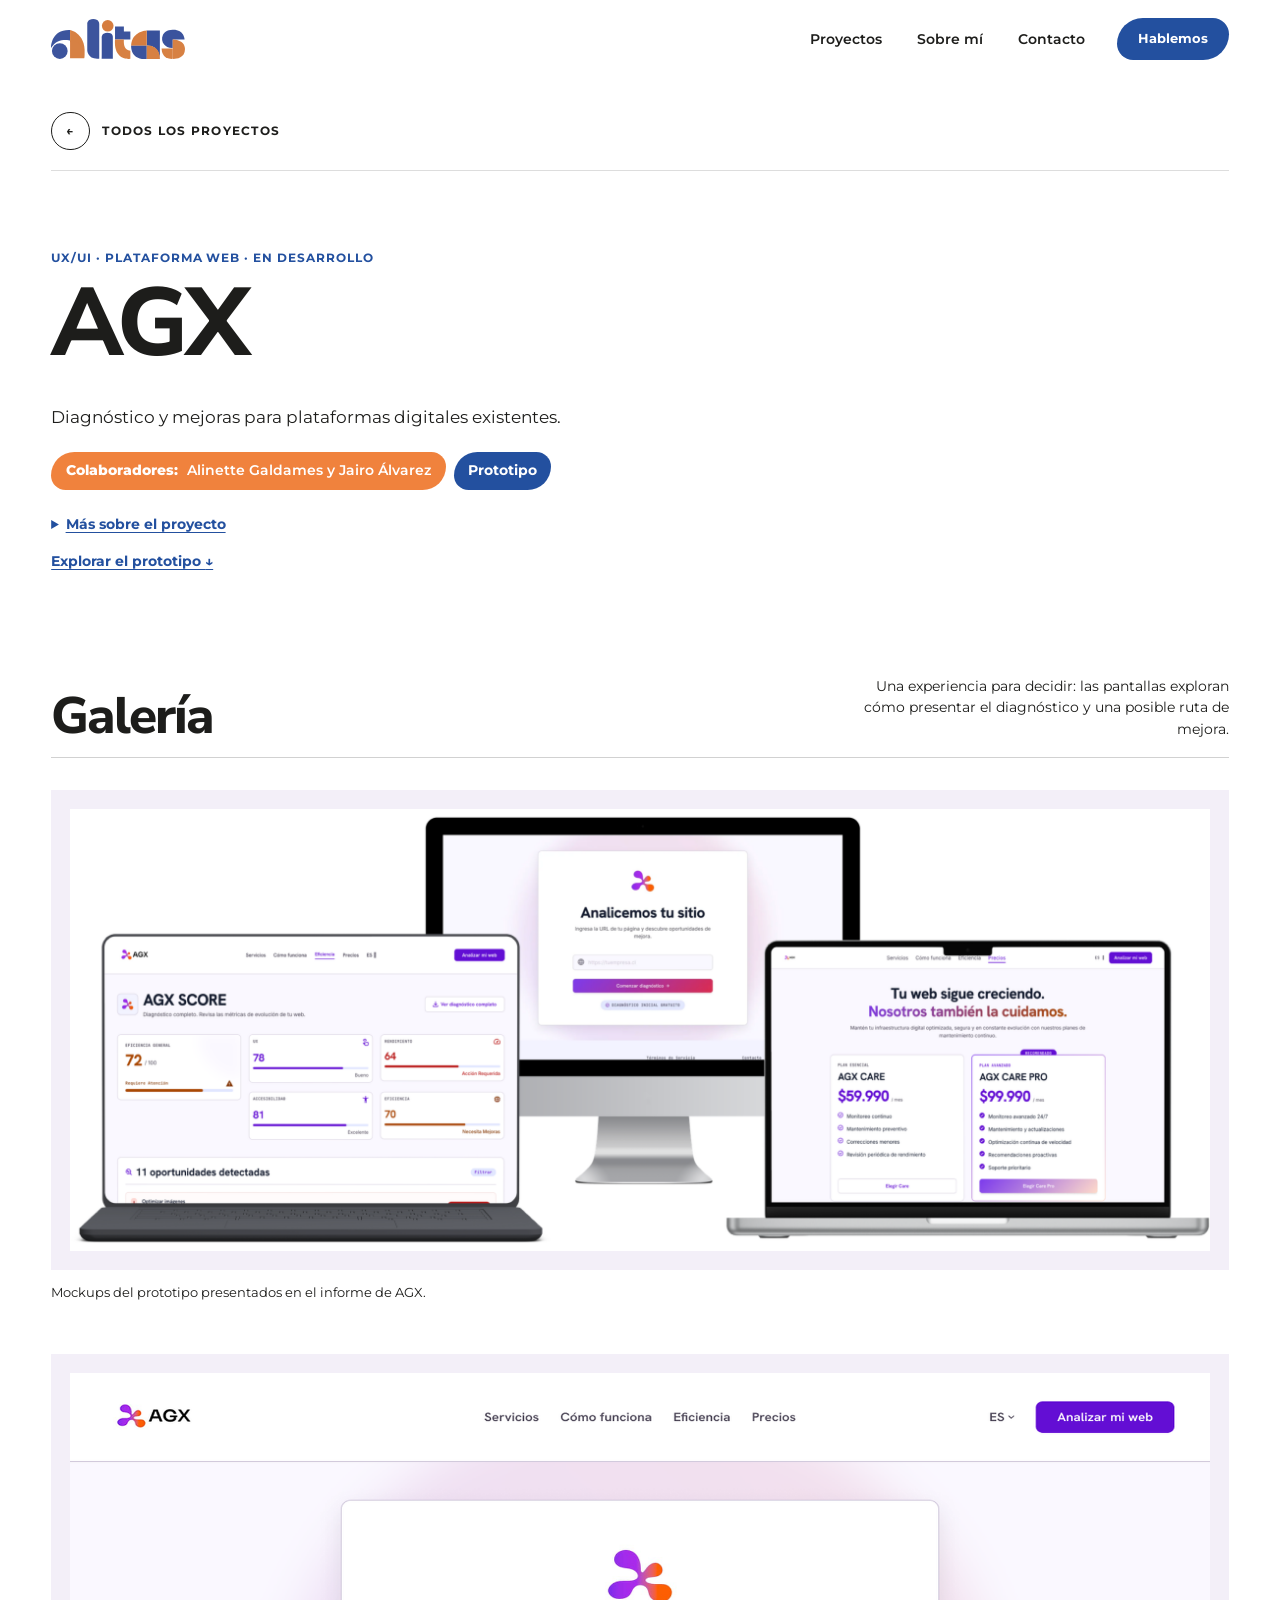
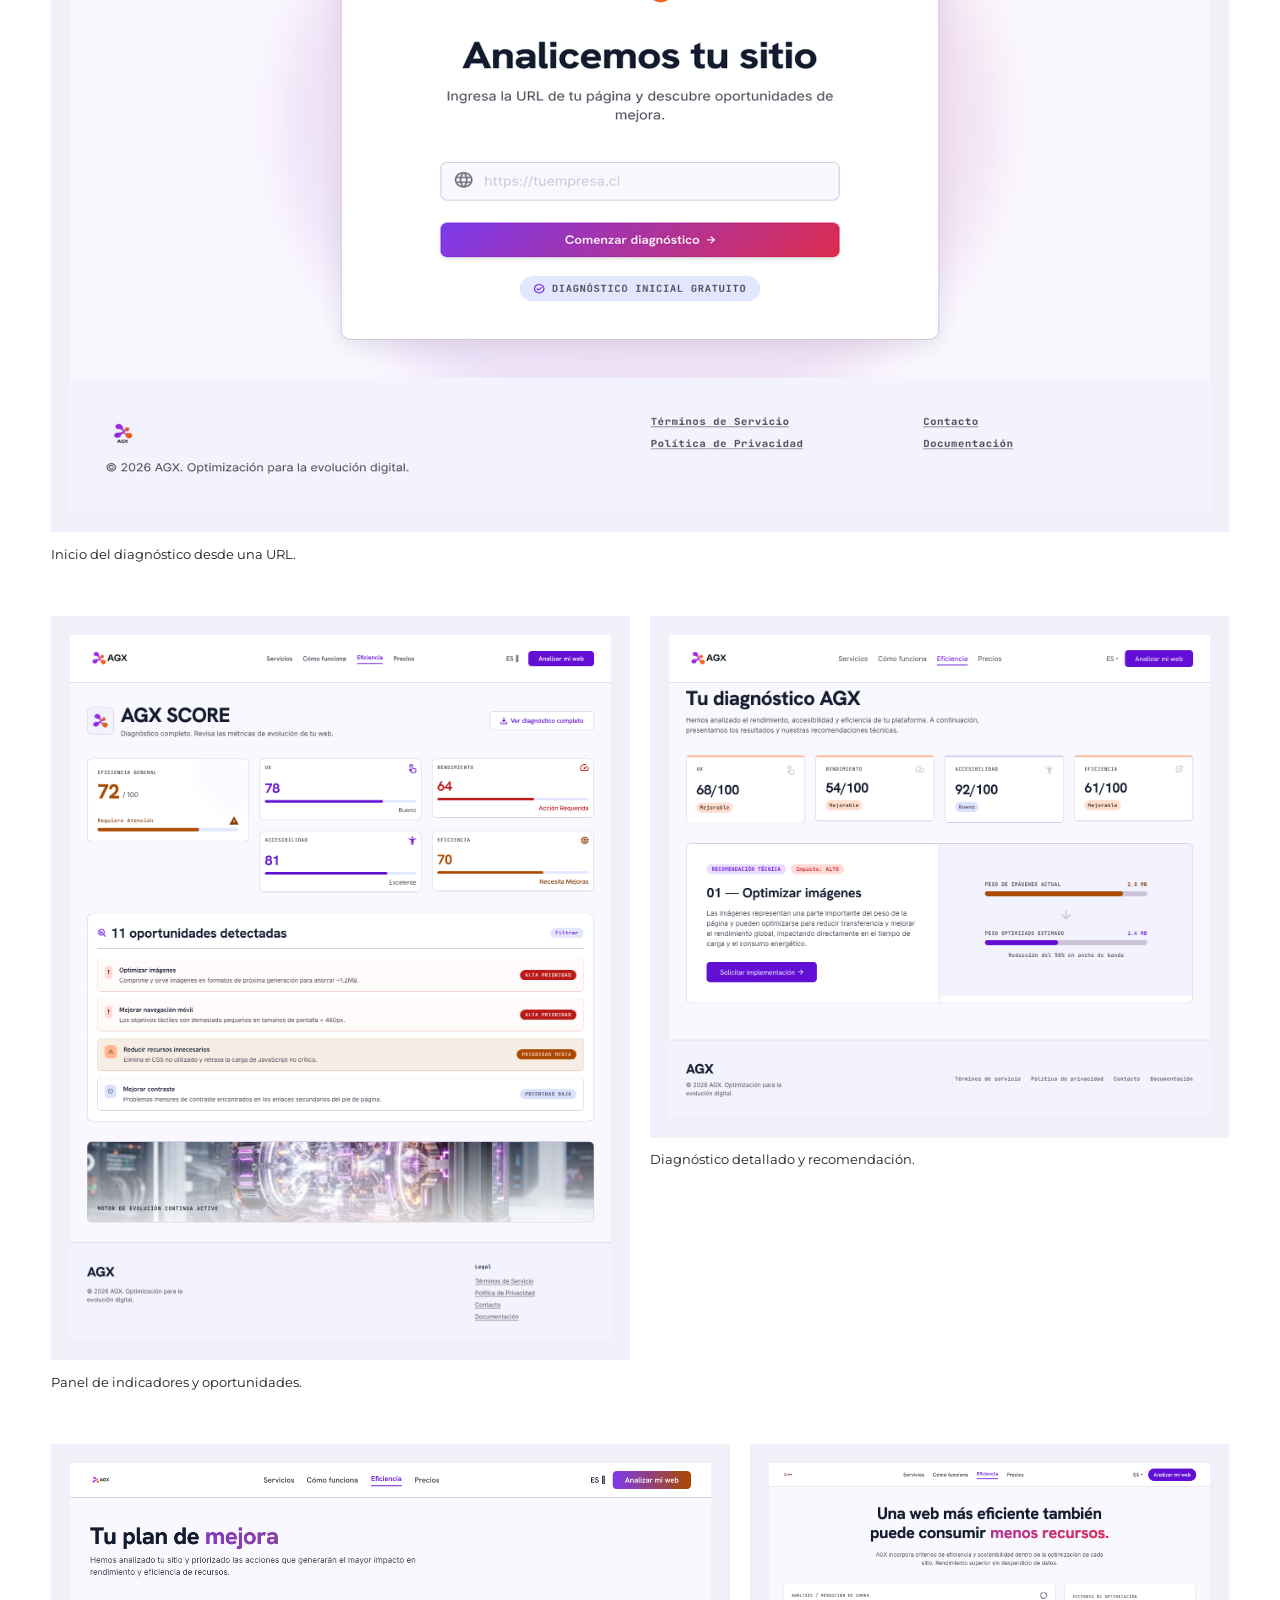
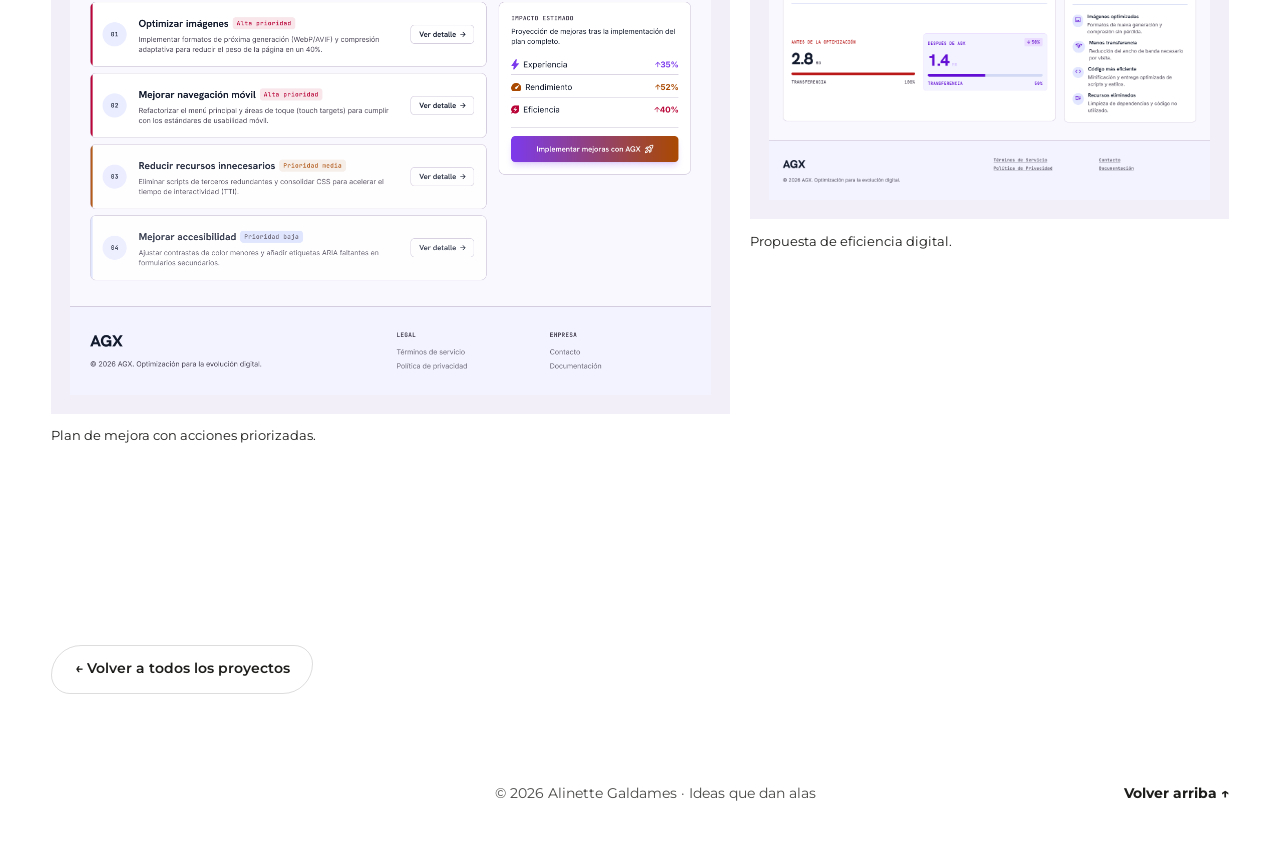
==== agx.html @ 4a24c563 "Actualiza proyectos y diseño editorial del portafolio Co-authored-by: Copilot <223556219+Copilot@use" ====
<!DOCTYPE html>
<html lang="es">
<head>
  <meta charset="UTF-8">
  <meta name="viewport" content="width=device-width, initial-scale=1.0">
  <title>AGX — ALITAS · Alinette Galdames</title>
  <meta name="description" content="AGX: propuesta de diagnóstico y evolución para plataformas digitales existentes, por Alinette Galdames y Jairo Álvarez.">
  <link rel="preconnect" href="https://fonts.googleapis.com">
  <link rel="preconnect" href="https://fonts.gstatic.com" crossorigin>
  <link href="https://fonts.googleapis.com/css2?family=Montserrat:wght@400;500;600;700;800;900&family=Nunito+Sans:ital,wght@0,300;0,400;0,600;0,700;0,800;0,900;1,400&display=swap" rel="stylesheet">
  <link rel="stylesheet" href="css/styles.css">
  <link rel="stylesheet" href="css/agx.css">
  <link rel="stylesheet" href="css/project-editorial.css">
  <script>document.documentElement.classList.add('js');</script>
</head>
<body class="case case--agx case-editorial project-template is-entering">
  <a class="skip-link" href="#contenido">Saltar al contenido</a>
  <header class="nav" id="nav">
    <div class="nav__inner">
      <a href="index.html" class="nav__logo" aria-label="ALITAS, ir a la portada"><img src="img/logo-alitas.svg" alt="" class="nav__logo-img"></a>
      <nav class="nav__links" aria-label="Principal">
        <a href="index.html#proyectos" class="nav__link"><span data-hover="Proyectos">Proyectos</span></a>
        <a href="index.html#sobre-mi" class="nav__link"><span data-hover="Sobre mí">Sobre mí</span></a>
        <a href="index.html#contacto" class="nav__link"><span data-hover="Contacto">Contacto</span></a>
      </nav>
      <a href="index.html#contacto" class="nav__cta">Hablemos</a>
      <button class="nav__toggle" aria-label="Abrir menú" aria-expanded="false" aria-controls="mobile-menu"><span></span><span></span></button>
    </div>
  </header>
  <div class="mobile-menu" id="mobile-menu" aria-hidden="true">
    <nav class="mobile-menu__links" aria-label="Menú móvil">
      <a href="index.html#proyectos">Proyectos</a>
      <a href="index.html#sobre-mi">Sobre mí</a>
      <a href="index.html#contacto">Contacto</a>
    </nav>
    <p class="mobile-menu__foot">Ideas que dan alas</p>
  </div>
  <main id="contenido">
    <section class="project-header" data-bg="white" aria-labelledby="agx-title">
      <div class="case-hero__top reveal-fade"><a href="index.html#proyectos" class="case-back"><span class="case-back__arrow" aria-hidden="true">←</span> Todos los proyectos</a></div>
      <div class="project-header__heading">
        <div><p class="project-header__meta">UX/UI · Plataforma web · En desarrollo</p><h1 id="agx-title">AGX</h1></div>
      </div>
      <p class="project-header__description">Diagnóstico y mejoras para plataformas digitales existentes.</p>
      <div class="project-header__tags">
        <p class="project-header__team"><strong>Colaboradores:</strong> Alinette Galdames y Jairo Álvarez</p>
        <p class="project-header__tag">Prototipo</p>
      </div>
      <details class="project-details">
        <summary>Más sobre el proyecto</summary>
        <div class="project-details__content">
          <p>Emprendimiento digital / En desarrollo · Prototipo</p>
          <p>AGX está en desarrollo. Las pantallas son propuestas de diseño: las métricas, resultados, precios y acciones que aparecen en los mockups son ilustrativos y no demuestran un servicio operativo.</p>
          <p>Fuente: informe AGX y pantallas del prototipo.</p>
          <p>Tu plataforma no siempre necesita empezar de cero.</p>
          <p>AGX propone transformar información técnica en una ruta clara para mejorar experiencias digitales existentes.</p>
          <h2 id="agx-about-title">Entender para evolucionar.</h2>
          <p>Una propuesta de diagnóstico para empresas que ya cuentan con una web, e-commerce o plataforma digital.</p>
          <h3>El problema</h3>
          <p>Una plataforma puede seguir funcionando y, aun así, presentar dificultades de rendimiento, experiencia o accesibilidad. Los datos técnicos dispersos no siempre ayudan a decidir qué mejorar primero.</p>
          <h3>La oportunidad</h3>
          <p>Reunir distintas dimensiones en una experiencia comprensible y proponer mejoras priorizadas permite valorar lo que ya funciona antes de considerar una reconstrucción completa.</p>
          <h2 id="agx-audience-title">Para quienes hacen crecer lo digital.</h2>
          <p>La propuesta está dirigida a personas y equipos que necesitan comprender y mejorar plataformas existentes.</p>
          <ul><li>PYMES y empresas con presencia digital.</li><li>Negocios con sitios web o e-commerce que necesitan optimizar su funcionamiento.</li><li>Equipos de diseño, marketing y tecnología.</li><li>Profesionales que gestionan plataformas digitales existentes.</li></ul>
          <h2 id="agx-value-title">De datos a decisiones.</h2>
          <p>AGX busca conectar diagnóstico, interpretación y priorización para facilitar una evolución progresiva.</p>
          <h3>Una mirada integrada</h3><p>Considerar rendimiento, UX, accesibilidad y eficiencia digital en una misma propuesta.</p>
          <h3>Prioridades claras</h3><p>Traducir los hallazgos en recomendaciones ordenadas según su impacto y urgencia.</p>
          <h3>Mejorar lo existente</h3><p>Identificar oportunidades de optimización sin asumir que hay que partir desde cero.</p>
          <h2>Una idea en evolución.</h2>
          <p>El siguiente paso planteado en el informe es validar el prototipo con empresas y conocer qué partes de la propuesta aportan mayor valor.</p>
        </div>
      </details>
      <a class="project-header__link" href="#agx-prototipo">Explorar el prototipo <span aria-hidden="true">↓</span></a>
    </section>

    <section class="project-gallery" id="agx-prototipo" data-bg="white" aria-labelledby="agx-prototype-title">
      <header class="project-gallery__head"><h2 id="agx-prototype-title">Galería</h2><p>Una experiencia para decidir: las pantallas exploran cómo presentar el diagnóstico y una posible ruta de mejora.</p></header>
      <div class="gallery">
        <figure class="g-12">
          <div class="agx-image"><img src="img/agx/mockups-informe.png" alt="Mockups del prototipo AGX: diagnóstico, panel de resultados y propuesta de planes" width="2320" height="900" fetchpriority="high"></div>
          <figcaption class="caption"><span class="caption__dot" aria-hidden="true"></span> Mockups del prototipo presentados en el informe de AGX.</figcaption>
        </figure>
        <figure class="g-12">
          <div class="agx-image"><img src="img/agx/diagnostico-inicial.png" alt="Propuesta de pantalla de AGX para ingresar la URL de un sitio" width="2000" height="1299" loading="lazy" decoding="async"></div>
          <figcaption class="caption"><span class="caption__dot" aria-hidden="true"></span> Inicio del diagnóstico desde una URL.</figcaption>
        </figure>
        <figure class="g-6">
          <div class="agx-image"><img src="img/agx/panel-diagnostico.png" alt="Propuesta de panel AGX Score con indicadores de ejemplo y oportunidades de mejora" width="1280" height="1673" loading="lazy" decoding="async"></div>
          <figcaption class="caption"><span class="caption__dot" aria-hidden="true"></span> Panel de indicadores y oportunidades.</figcaption>
        </figure>
        <figure class="g-6 g-push">
          <div class="agx-image"><img src="img/agx/diagnostico-detallado.png" alt="Propuesta de diagnóstico detallado con indicadores y una recomendación de ejemplo" width="1280" height="1145" loading="lazy" decoding="async"></div>
          <figcaption class="caption"><span class="caption__dot" aria-hidden="true"></span> Diagnóstico detallado y recomendación.</figcaption>
        </figure>
        <figure class="g-7">
          <div class="agx-image"><img src="img/agx/plan-mejora.png" alt="Propuesta de plan de mejora con acciones ordenadas por prioridad y cifras de ejemplo" width="1280" height="1062" loading="lazy" decoding="async"></div>
          <figcaption class="caption"><span class="caption__dot" aria-hidden="true"></span> Plan de mejora con acciones priorizadas.</figcaption>
        </figure>
        <figure class="g-5 g-push">
          <div class="agx-image"><img src="img/agx/eficiencia-digital.png" alt="Propuesta de pantalla sobre eficiencia digital con una comparación ilustrativa del uso de recursos" width="1280" height="977" loading="lazy" decoding="async"></div>
          <figcaption class="caption"><span class="caption__dot" aria-hidden="true"></span> Propuesta de eficiencia digital.</figcaption>
        </figure>
      </div>
    </section>

    <section class="case-next case-next--return" data-bg="blue">
      <a href="index.html#proyectos" class="case-next__home">← Volver a todos los proyectos</a>
      <footer class="footer">
        <img src="img/logo-alitas.svg" alt="ALITAS" class="footer__logo-img">
        <p>© <span class="js-year">2026</span> Alinette Galdames · Ideas que dan alas</p>
        <a href="#contenido" class="footer__top">Volver arriba ↑</a>
      </footer>
    </section>
  </main>
  <script src="js/main.js"></script>
</body>
</html>
---- css/styles.css ----
/* ==========================================================================
   ALITAS · Portafolio de Alinette Galdames
   --------------------------------------------------------------------------
   ÍNDICE
   01. Variables (colores, tipografías, medidas)  ← lo más fácil de modificar
   02. Base y reset
   03. Utilidades: logo, isotipo e imágenes temporales
   04. Animaciones de aparición (reveal)
   05. Intro (cortina de entrada)
   06. Navegación + menú móvil
   07. Hero / portada
   08. Franja en movimiento (marquee)
   09. Frase declaración
   10. Proyectos
   11. Sobre mí
   12. Contacto + footer
   13. Responsive (tablet y celular)
   14. Movimiento reducido (accesibilidad)
   ========================================================================== */


/* ==========================================================================
   01. VARIABLES
   ✏️ Cambia aquí los colores, tipografías y espacios de toda la web.
   ========================================================================== */
:root {
  /* Paleta ALITAS */
  --azul:    #23509F;
  --naranjo: #F0823D;
  --naranjo-contraste: #B74F18;
  --beige:   #F7E4D3;
  --negro:   #1D1D1B;
  --blanco:  #FFFFFF;

  /* Tipografías */
  --font-title: "Nunito Sans", system-ui, sans-serif;  /* titulares */
  --font-body:  "Montserrat", system-ui, sans-serif;   /* textos */
  --radius-organic: 2rem 1.25rem 2rem 1.25rem;

  /* Márgenes laterales de la página (se adaptan al ancho de pantalla) */
  --gutter: clamp(1.25rem, 4vw, 3.5rem);

  /* Espacio vertical entre secciones */
  --section-space: clamp(6rem, 14vw, 13rem);

  /* Curva de animación: rápida al inicio, suave al final (sensación "elegante") */
  --ease-out: cubic-bezier(0.16, 1, 0.3, 1);
  --ease-in-out: cubic-bezier(0.65, 0, 0.35, 1);

  /* Colores "activos": cambian según la sección (ver bloque de temas abajo) */
  --bg: var(--blanco);
  --fg: var(--negro);
  --accent: var(--azul);
  --line-color: rgba(29, 29, 27, 0.15);
}

/* TEMAS POR SECCIÓN
   Cada <section data-bg="..."> le dice al JavaScript qué tema poner en <body>.
   El fondo cambia con una transición suave al hacer scroll. */
body[data-theme="white"] { --bg: var(--blanco); --fg: var(--negro);  --accent: var(--azul);    --line-color: rgba(29,29,27,.15); }
body[data-theme="beige"] { --bg: var(--beige);  --fg: var(--negro);  --accent: var(--azul);    --line-color: rgba(29,29,27,.18); }
body[data-theme="blue"]  { --bg: var(--azul);   --fg: var(--blanco); --accent: var(--naranjo); --line-color: rgba(255,255,255,.25); }
body[data-theme="black"] { --bg: var(--negro);  --fg: var(--beige);  --accent: var(--naranjo); --line-color: rgba(247,228,211,.2); }
body.case--cinefilo:not([data-theme]) { --bg: var(--negro); --fg: var(--beige); --accent: var(--naranjo); --line-color: rgba(247,228,211,.2); }


/* ==========================================================================
   02. BASE Y RESET
   ========================================================================== */
*,
*::before,
*::after { box-sizing: border-box; margin: 0; padding: 0; }

html { scroll-behavior: smooth; -webkit-text-size-adjust: 100%; }

body {
  font-family: var(--font-body);
  font-size: clamp(1rem, 0.95rem + 0.25vw, 1.15rem);
  line-height: 1.6;
  color: var(--fg);
  background-color: var(--bg);
  /* Esta transición es la que hace el cambio suave de color entre secciones */
  transition: background-color 0.9s var(--ease-in-out), color 0.9s var(--ease-in-out);
  -webkit-font-smoothing: antialiased;
  overflow-x: hidden;
}

/* Mientras carga la intro, no se puede hacer scroll */
body.is-loading { overflow: hidden; }

img { display: block; max-width: 100%; }
a { color: inherit; text-decoration: none; }
ul { list-style: none; }
button { font: inherit; color: inherit; background: none; border: 0; cursor: pointer; }

h1, h2, h3 {
  font-family: var(--font-title);
  font-weight: 800;
  line-height: 0.95;
  letter-spacing: -0.04em;
}

em { font-style: italic; font-weight: 500; }

::selection { background: var(--naranjo); color: var(--negro); }

:focus-visible { outline: 2px solid var(--naranjo); outline-offset: 4px; }

.skip-link {
  position: fixed; top: 1rem; left: 1rem; z-index: 200;
  padding: .6rem 1rem; background: var(--negro); color: var(--blanco);
  transform: translateY(-200%); transition: transform .3s;
}
.skip-link:focus { transform: none; }

/* Etiquetas pequeñas tipo "( Sobre mí )" */
.statement__label,
.about__label,
.contact__label {
  font-family: var(--font-title);
  font-size: 0.8rem;
  font-weight: 600;
  letter-spacing: 0.12em;
  text-transform: uppercase;
}


/* ==========================================================================
   03. UTILIDADES: LOGO, ISOTIPO E IMÁGENES TEMPORALES
   ========================================================================== */

/* --- Espacio temporal del LOGO (bórralo cuando pongas tu archivo) --- */
.logo-slot {
  display: inline-flex; align-items: center; justify-content: center;
  height: 2.4rem; padding: 0 1rem;
  border: 1.5px dashed currentColor; border-radius: 999px;
  font-family: var(--font-title); font-size: .72rem; font-weight: 700;
  letter-spacing: .1em; text-transform: uppercase;
  opacity: .8;
}
/* Logo de navegación */
.nav__logo-img {
  display: block; width: auto; height: 2.5rem;
  max-width: min(34vw, 11rem);
}
body[data-theme="blue"] .nav__logo-img,
body[data-theme="black"] .nav__logo-img,
body[data-theme="orange"] .nav__logo-img,
body.case--cinefilo:not([data-theme]) .nav__logo-img,
.menu-open .nav__logo-img { filter: brightness(0) invert(1); }

.footer__logo-img { display: block; width: min(8.5rem, 40vw); height: auto; }
.contact .footer__logo-img,
.case-next .footer__logo-img { filter: brightness(0) invert(1); }

/* --- Espacio temporal del ISOTIPO --- */
.iso-slot {
  display: inline-flex; align-items: center; justify-content: center;
  width: 4.5rem; aspect-ratio: 1;
  border: 1.5px dashed currentColor; border-radius: 50%;
  font-family: var(--font-title); font-size: .6rem; font-weight: 700;
  letter-spacing: .08em; text-transform: uppercase;
}
.iso-img { width: 4.5rem; height: auto; }

/* Animación del isotipo: flota suavemente, como un ala planeando */
.iso-slot--float,
.hero__claim .iso-img {
  color: var(--azul);
  animation: float 6s var(--ease-in-out) infinite;
}
@keyframes float {
  0%, 100% { transform: translateY(0) rotate(-4deg); }
  50%      { transform: translateY(-12px) rotate(4deg); }
}

/* --- IMÁGENES TEMPORALES (.ph = placeholder)
   Son composiciones hechas solo con CSS para que la web se vea bien
   antes de tener fotos. Cuando tengas tu imagen, borra el <div class="ph">
   y pon un <img> dentro del <figure>: se ajustará solo. --- */
.ph {
  position: absolute; inset: 0;
  overflow: hidden;
}
.ph__label {
  position: absolute; left: 1rem; bottom: 1rem; z-index: 2;
  font-family: var(--font-title); font-size: .65rem; font-weight: 700;
  letter-spacing: .12em; text-transform: uppercase;
  padding: .35rem .7rem; border-radius: 999px;
  background: rgba(255,255,255,.85); color: var(--negro);
}

/* Hero: sol naranjo + arco beige sobre azul */
.ph--hero { background: var(--azul); }
.ph__shape { position: absolute; border-radius: 50%; }
.ph__shape--sun {
  width: 46%; aspect-ratio: 1; top: 14%; right: 12%;
  background: var(--naranjo);
  animation: sun 9s var(--ease-in-out) infinite;
}
.ph__shape--arc {
  width: 130%; aspect-ratio: 1; left: -15%; top: 58%;
  background: var(--beige);
}
@keyframes sun { 50% { transform: translateY(-8%); } }

/* Cinéfilo: interfaz web abstracta sobre negro */
.ph--cinefilo {
  background: var(--negro);
  display: grid; grid-template-columns: repeat(3, 1fr); gap: 4%;
  align-content: center; padding: 10% 8%;
}
.ph__ui { border-radius: 10px; }
.ph__ui--bar {
  grid-column: 1 / -1; height: 0; padding-bottom: 6%;
  background: rgba(247,228,211,.15);
}
.ph__ui--card { aspect-ratio: 2 / 3; background: var(--azul); position: relative; }
.ph__ui--card:nth-child(3) { background: var(--naranjo); transform: translateY(-8%); }
.ph__ui--card:nth-child(4) { background: var(--beige); }
.ph__ui--card::after { /* "estrellas" de reseña */
  content: "★★★★☆"; position: absolute; left: 8%; bottom: 6%;
  font-size: clamp(.5rem, 1vw, .9rem); color: var(--negro); opacity: .7;
}
.ph__ui--card:nth-child(2)::after { color: var(--beige); }

/* Lafken (mar): olas beige y caja naranja sobre azul */
.ph--lafken { background: var(--azul); }
.ph__wave {
  position: absolute; left: -20%; right: -20%; height: 40%; bottom: -12%;
  background: var(--beige); border-radius: 50% 50% 0 0;
}
.ph__wave--2 { bottom: -22%; background: var(--blanco); opacity: .9; left: -40%; }
.ph__box {
  position: absolute; width: 38%; aspect-ratio: 3 / 4.4; left: 31%; top: 22%;
  background: var(--naranjo); border-radius: 6px;
  box-shadow: 18px 18px 0 rgba(29,29,27,.25);
}

/* Chancho en Piedra: vinilo negro saliendo de su funda */
.ph--vinilo { background: var(--naranjo); }
.ph__record {
  position: absolute; width: 62%; aspect-ratio: 1; top: 19%; left: 30%;
  border-radius: 50%;
  background:
    radial-gradient(circle, var(--beige) 0 12%, var(--negro) 12.5% 14%, transparent 14.5%),
    repeating-radial-gradient(circle, #2a2a28 0 2px, var(--negro) 2px 5px);
  animation: spin 14s linear infinite;
}
.ph__sleeve {
  position: absolute; width: 58%; aspect-ratio: 1; top: 21%; left: 10%;
  background: var(--beige);
  box-shadow: 10px 10px 0 rgba(29,29,27,.15);
}
@keyframes spin { to { transform: rotate(360deg); } }

/* Retrato: degradado cálido */
.ph--portrait {
  background:
    radial-gradient(circle at 50% 38%, var(--beige) 0 18%, transparent 18.5%),
    radial-gradient(ellipse at 50% 100%, var(--beige) 0 38%, transparent 38.5%),
    var(--naranjo);
}


/* ==========================================================================
   04. ANIMACIONES DE APARICIÓN (REVEAL)
   El JavaScript agrega la clase "is-visible" cuando el elemento entra en
   pantalla. Solo se esconden si JS está activo (clase .js en <html>).
   ✏️ Para cambiar la velocidad, modifica los segundos de "transition".
   ========================================================================== */

/* A) Titulares línea por línea: cada línea sube desde una "máscara" */
.line {
  display: block; overflow: hidden;
  padding: .2em 0; margin: -.2em 0;
}
.line > span { display: inline-block; }

.js .line > span {
  transform: translateY(110%);
  transition: transform 1.2s var(--ease-out);
  transition-delay: calc(var(--i, 0) * 0.09s); /* --i lo pone el JS: 0, 1, 2... */
}
.js .is-visible .line > span { transform: translateY(0); }

/* B) Texto que sube con opacidad */
.js .reveal-up {
  opacity: 0; transform: translateY(40px);
  transition: opacity 1s var(--ease-out), transform 1.2s var(--ease-out);
  transition-delay: var(--delay, 0s);
}
.js .reveal-up.is-visible { opacity: 1; transform: none; }

/* C) Aparición solo con opacidad */
.js .reveal-fade {
  opacity: 0;
  transition: opacity 1.2s var(--ease-out);
  transition-delay: var(--delay, 0s);
}
.js .reveal-fade.is-visible { opacity: 1; }

/* D) Imágenes que se revelan con un barrido de abajo hacia arriba
      mientras la imagen interior se "acerca" un poco */
/*    (el recorte se aplica a la imagen interior y no al <figure>, para que
      el JavaScript pueda detectar el <figure> cuando entra en pantalla) */
.reveal-img { position: relative; overflow: hidden; }
.js .reveal-img > * {
  clip-path: inset(100% 0 0 0);
  transform: scale(1.25);
  transition: clip-path 1.4s var(--ease-out), transform 1.8s var(--ease-out);
}
.js .reveal-img.is-visible > * { clip-path: inset(0 0 0 0); transform: scale(1); }


/* ==========================================================================
   05. INTRO (cortina de entrada)
   ✏️ Si no quieres intro, borra el <div class="intro"> del HTML.
   ========================================================================== */
.intro { display: none; }
.js .intro {
  position: fixed; inset: 0; z-index: 300;
  display: grid; place-items: center;
  padding: 2rem var(--gutter);
  background: var(--beige); color: var(--azul);
  transition: transform 1.1s var(--ease-in-out);
}
.intro__word {
  display: block; max-width: 100%; text-align: center;
  font-family: var(--font-title); font-weight: 800;
  font-size: clamp(2rem, 8vw, 8rem); line-height: 1;
  letter-spacing: -0.05em;
  animation: introWord 0.9s var(--ease-out) both, introColor .65s ease-in-out infinite alternate;
}
@keyframes introWord {
  from { opacity: 0; transform: translateY(30px); filter: blur(6px); }
  to   { opacity: 1; transform: none; filter: none; }
}
@keyframes introColor {
  to { color: var(--naranjo); }
}
/* Cuando termina, la cortina sube y desaparece */
.intro.is-done { transform: translateY(-100%); }


/* ==========================================================================
   06. NAVEGACIÓN + MENÚ MÓVIL
   ========================================================================== */
.nav {
  position: fixed; top: 0; left: 0; right: 0; z-index: 100;
  padding: 1.1rem var(--gutter);
  transition: transform .6s var(--ease-out), background-color .6s, color .9s;
}
/* Al bajar se esconde; al subir vuelve a aparecer (lo controla el JS) */
.nav.is-hidden { transform: translateY(-110%); }
/* Fondo con desenfoque cuando ya hiciste scroll */
.nav.is-scrolled {
  background: color-mix(in srgb, var(--bg) 82%, transparent);
  backdrop-filter: blur(14px); -webkit-backdrop-filter: blur(14px);
}

.nav__inner { display: flex; align-items: center; gap: 2rem; }
.nav__logo { margin-right: auto; display: flex; align-items: center; }

.nav__links { display: flex; gap: 2.2rem; }

/* Efecto hover: el texto "rueda" hacia arriba y aparece otra copia */
.nav__link {
  font-family: var(--font-title); font-size: .85rem; font-weight: 600;
  overflow: hidden; display: inline-block; line-height: 1.4;
}
.nav__link span { display: inline-block; position: relative; transition: transform .5s var(--ease-out); }
.nav__link span::after {
  content: attr(data-hover);
  position: absolute; left: 0; top: 100%;
  color: var(--azul);
}
body[data-theme="blue"] .nav__link span::after { color: var(--naranjo); }
body[data-theme="black"] .nav__link span::after { color: #c3d6ff; }
.nav__link:hover span,
.nav__link:focus-visible span { transform: translateY(-100%); }

.nav__cta {
  font-family: var(--font-title); font-size: .8rem; font-weight: 700;
  padding: .7rem 1.3rem; border-radius: var(--radius-organic);
  background: var(--azul); color: var(--blanco);
  transition: background-color .4s, color .4s, transform .4s var(--ease-out);
}
.nav__cta { border: 0; cursor: pointer; }
body[data-theme="blue"] .nav__cta { background: var(--blanco); color: var(--azul); }
.nav__cta:hover,
.nav__cta:focus-visible { background: var(--azul); color: var(--blanco); transform: translateY(-2px); }
body[data-theme="blue"] .nav__cta:hover,
body[data-theme="blue"] .nav__cta:focus-visible { background: var(--naranjo-contraste); color: var(--blanco); }

/* Botón hamburguesa (2 líneas que se convierten en X) */
.nav__toggle {
  display: none; width: 2.75rem; height: 2.75rem; position: relative;
  border-radius: 50%; border: 0;
  transition: background-color .25s, color .25s;
}
.nav__toggle:hover,
.nav__toggle:focus-visible { background: var(--azul); color: var(--blanco); }
body[data-theme="blue"]:not(.menu-open) .nav__toggle:hover,
body[data-theme="blue"]:not(.menu-open) .nav__toggle:focus-visible { background: var(--naranjo-contraste); color: var(--blanco); }
.nav__toggle span {
  position: absolute; left: 25%; right: 25%; height: 1.5px; background: currentColor;
  transition: transform .35s var(--ease-out), top .35s var(--ease-out);
}
.nav__toggle span:first-child { top: 42%; }
.nav__toggle span:last-child  { top: 58%; }
.menu-open .nav__toggle span:first-child { top: 50%; transform: rotate(45deg); }
.menu-open .nav__toggle span:last-child  { top: 50%; transform: rotate(-45deg); }
.menu-open .nav__toggle:hover,
.menu-open .nav__toggle:focus-visible { background: var(--blanco); color: var(--azul); }

/* Menú móvil a pantalla completa: baja como una cortina */
.mobile-menu {
  position: fixed; inset: 0; z-index: 90;
  border: 1px solid transparent;
  background:
    linear-gradient(var(--azul), var(--azul)) padding-box,
    linear-gradient(135deg, var(--naranjo), rgba(247, 228, 211, .5) 48%, var(--naranjo)) border-box;
  color: var(--blanco);
  display: flex; flex-direction: column; justify-content: center;
  padding: clamp(7rem, 16vh, 10rem) var(--gutter) max(2rem, env(safe-area-inset-bottom));
  overflow-x: hidden; overflow-y: auto; overscroll-behavior: contain;
  clip-path: inset(0 0 100% 0);
  transition: clip-path .8s var(--ease-in-out);
  visibility: hidden;
}
.mobile-menu::before {
  content: ""; position: absolute; z-index: 0; pointer-events: none;
  width: clamp(18rem, 55vw, 42rem); aspect-ratio: 1;
  top: 50%; right: clamp(-18rem, -22vw, -8rem); transform: translateY(-50%);
  border: 1px solid rgba(255, 255, 255, .18); border-radius: 50%;
  box-shadow:
    0 0 0 2rem rgba(240, 130, 61, .035),
    0 0 0 5rem rgba(255, 255, 255, .035),
    0 0 0 8rem rgba(240, 130, 61, .025);
}
.menu-open .mobile-menu { clip-path: inset(0 0 0 0); visibility: visible; }
.menu-open .nav { color: var(--blanco); background: transparent; backdrop-filter: none; }
.menu-open .nav__cta { display: none; }

.mobile-menu__links,
.mobile-menu__contact,
.mobile-menu__foot { position: relative; z-index: 1; }
.mobile-menu__links { display: grid; gap: .25rem; }
.mobile-menu__links a {
  display: flex; align-items: center; gap: .8rem;
  font-family: var(--font-title); font-weight: 800;
  font-size: clamp(2.8rem, 13vw, 5rem); letter-spacing: -0.04em; line-height: 1.15;
  opacity: 0; transform: translate3d(0, 1rem, 0);
  transition: opacity .45s, transform .55s var(--ease-out), color .3s;
}
.mobile-menu__links a::after {
  content: ""; flex: 0 0 .28em; width: .28em; aspect-ratio: 1;
  border-radius: 50%; background: var(--naranjo);
  opacity: 0; transform: scale(.45);
  transition: opacity .3s, transform .35s var(--ease-out);
}
.mobile-menu__links a:hover,
.mobile-menu__links a:focus-visible,
.mobile-menu__links a:active { color: var(--naranjo); transform: translate3d(.35rem, 0, 0); }
.mobile-menu__links a:hover::after,
.mobile-menu__links a:focus-visible::after,
.mobile-menu__links a:active::after {
  opacity: 1; transform: scale(1);
}
.menu-open .mobile-menu__links a { opacity: 1; transform: none; }
/* Cada enlace aparece un poquito después del anterior */
.menu-open .mobile-menu__links a:nth-child(1) { transition-delay: .25s; }
.menu-open .mobile-menu__links a:nth-child(2) { transition-delay: .32s; }
.menu-open .mobile-menu__links a:nth-child(3) { transition-delay: .39s; }
.menu-open .mobile-menu__links a:hover,
.menu-open .mobile-menu__links a:focus-visible,
.menu-open .mobile-menu__links a:active { transform: translate3d(.35rem, 0, 0); }

.mobile-menu__contact {
  display: inline-flex; align-items: center; gap: .7rem;
  align-self: flex-start; margin-top: clamp(1.5rem, 5vh, 3rem);
  padding: .8rem 1.2rem; border: 1px solid rgba(247, 228, 211, .55); border-radius: var(--radius-organic);
  color: var(--blanco); font-family: var(--font-title); font-size: .9rem; font-weight: 700;
  transition: background-color .25s, color .25s, border-color .25s;
}
.mobile-menu__contact:hover,
.mobile-menu__contact:focus-visible,
.mobile-menu__contact:active { background: var(--naranjo-contraste); border-color: var(--naranjo-contraste); color: var(--blanco); }

.mobile-menu__foot {
  margin-top: auto; padding-top: 2rem; font-family: var(--font-title); font-weight: 600;
  font-size: .8rem; letter-spacing: .12em; text-transform: uppercase; color: var(--beige);
}

/* Ventana de contacto */
.contact-modal {
  width: min(42rem, calc(100vw - 2rem));
  max-width: none; max-height: min(92svh, 54rem);
  margin: auto; padding: 0; overflow: auto;
  border: 1px solid rgba(29, 29, 27, .12); border-radius: 1rem;
  background: var(--blanco); color: var(--negro);
  box-shadow: 0 2rem 6rem rgba(0, 0, 0, .28);
}
.contact-modal::backdrop { background: rgba(15, 24, 42, .68); backdrop-filter: blur(5px); }
.contact-modal__content { padding: clamp(1.35rem, 5vw, 3rem); }
.contact-modal__head {
  position: sticky; top: 0; z-index: 1;
  display: flex; align-items: flex-start; justify-content: space-between; gap: 1rem;
  padding: .25rem 0 .75rem; background: var(--blanco);
}
.contact-modal__eyebrow {
  margin-bottom: .8rem; color: var(--azul); font-family: var(--font-title);
  font-size: .7rem; font-weight: 700; letter-spacing: .12em;
}
.contact-modal__head h2 {
  max-width: 13ch; color: var(--azul);
  font-size: clamp(2rem, 6vw, 3.4rem); line-height: 1;
}
.contact-modal__close {
  display: grid; flex: 0 0 2.75rem; place-items: center;
  width: 2.75rem; height: 2.75rem; border-radius: 50%;
  background: var(--azul); color: var(--blanco);
  transition: background-color .25s, transform .3s var(--ease-out);
}
.contact-modal__close:hover,
.contact-modal__close:focus-visible,
.contact-modal__close:active { background: var(--naranjo-contraste); color: var(--blanco); transform: rotate(90deg); }
.contact-modal__close span {
  grid-area: 1 / 1; width: 1rem; height: 1.5px; background: currentColor;
  transform: rotate(45deg);
}
.contact-modal__close span:last-child { transform: rotate(-45deg); }
.contact-form { display: grid; gap: 1.1rem; margin-top: 2rem; }
.contact-form__field { display: grid; gap: .4rem; font-family: var(--font-title); font-size: .8rem; font-weight: 700; }
.contact-form__field input,
.contact-form__field textarea {
  width: 100%; padding: .8rem .9rem; border: 1px solid rgba(29, 29, 27, .22);
  border-radius: .45rem; background: var(--blanco); color: var(--negro);
  font: 400 1rem/1.5 var(--font-body); transition: border-color .2s, box-shadow .2s;
}
.contact-form__field textarea { min-height: 7rem; resize: vertical; }
.contact-form__field input:focus,
.contact-form__field textarea:focus { border-color: var(--azul); outline: 0; box-shadow: 0 0 0 3px rgba(35, 80, 159, .15); }
.contact-form__note { color: rgba(29, 29, 27, .72); font-size: .85rem; line-height: 1.45; }
.contact-form__submit {
  display: inline-flex; align-items: center; justify-content: center; gap: .7rem;
  min-height: 3.25rem; padding: .8rem 1.2rem; border-radius: var(--radius-organic);
  background: var(--azul); color: var(--blanco);
  font-family: var(--font-title); font-size: .85rem; font-weight: 700;
  transition: background-color .25s, color .25s, transform .25s var(--ease-out);
}
.contact-form__submit:hover,
.contact-form__submit:focus-visible,
.contact-form__submit:active { background: var(--naranjo-contraste); color: var(--blanco); transform: translateY(-2px); }
.contact-form__status { min-height: 1.25em; color: var(--azul); font-size: .85rem; }
.contact-modal__direct { margin-top: 1rem; font-size: .9rem; }
.contact-modal__direct a { display: inline-block; margin-left: .3rem; color: var(--azul); font-weight: 700; }
.contact-modal__direct a:hover,
.contact-modal__direct a:focus-visible { color: var(--naranjo); }


/* ==========================================================================
   07. HERO / PORTADA
   Perfil profesional y composición ALITAS en una retícula editorial.
   ========================================================================== */
.hero {
  position: relative;
  min-height: 100vh; min-height: 100svh;
  padding: 7rem var(--gutter) 3rem;
  display: grid;
  grid-template-columns: repeat(12, 1fr);
  column-gap: 1.25rem;
  grid-template-rows: auto 1fr;
  row-gap: 1.5rem;
  align-items: center;
}

.hero__meta {
  grid-column: 1 / -1;
  display: grid; grid-template-columns: repeat(12, 1fr); column-gap: 1.25rem;
  padding-bottom: 1rem;
  border-bottom: 1px solid var(--line-color);
  font-family: var(--font-title); font-size: .8rem; font-weight: 600; line-height: 1.4;
}
.hero__meta-item:nth-child(1) { grid-column: 1 / 4; color: var(--azul); letter-spacing: .12em; }
.hero__meta-item:nth-child(2) { grid-column: 5 / 10; }
.hero__meta-item--right       { grid-column: 10 / 13; text-align: right; }

.hero__content {
  grid-column: 1 / 7; grid-row: 2;
  position: relative; z-index: 3;
  align-self: center; padding: 1rem 0 2rem;
}
.hero__title {
  margin: 0 0 1.5rem;
  font-size: clamp(3.1rem, 7.3vw, 8.5rem);
  font-weight: 800;
  letter-spacing: -0.065em;
  line-height: .82;
  pointer-events: none;
}
.hero__title .line { white-space: nowrap; }
.hero__title .line + .line { margin-top: .12em; }

.hero__pill {
  display: inline-block; position: relative; vertical-align: middle;
  width: .68em; height: .42em; margin: -.08em .12em 0 0;
  border-radius: 999px; background: var(--naranjo); overflow: hidden;
}
.hero__pill b {
  position: absolute; top: 12%; left: 6%; height: 76%; aspect-ratio: 1;
  border-radius: 50%; background: var(--azul);
  animation: pill 3.2s var(--ease-in-out) infinite;
}
@keyframes pill {
  50% { left: 94%; transform: translateX(-100%); background: var(--beige); }
}

.hero__role {
  margin: 0 0 .85rem;
  color: var(--azul);
  font-family: var(--font-title); font-size: clamp(.85rem, 1.35vw, 1.15rem);
  font-weight: 800; letter-spacing: .14em; text-transform: uppercase;
}
.hero__description {
  max-width: 34rem; margin: 0;
  font-size: clamp(1rem, 1.45vw, 1.2rem); line-height: 1.55;
}
.hero__specialties {
  display: flex; flex-wrap: wrap; gap: .55rem;
  margin: 1.5rem 0 1.75rem; padding: 0; list-style: none;
}
.hero__specialties li {
  padding: .48rem .75rem; border: 1px solid var(--line-color); border-radius: var(--radius-organic);
  font-family: var(--font-title); font-size: .72rem; font-weight: 700;
}
.hero__actions { display: flex; flex-wrap: wrap; gap: .7rem; }
.hero__button {
  display: inline-flex; min-height: 3.1rem; align-items: center; justify-content: center;
  gap: .75rem; padding: .75rem 1.2rem; border: 1.5px solid var(--azul); border-radius: var(--radius-organic);
  font-family: var(--font-title); font-size: .85rem; font-weight: 700;
  transition: background-color .3s, color .3s, border-color .3s, transform .3s var(--ease-out);
}
.hero__button:hover, .hero__button:focus-visible { background: var(--naranjo-contraste); border-color: var(--naranjo-contraste); color: var(--blanco); transform: translateY(-2px); }
.hero__button--primary { background: var(--azul); color: var(--blanco); }
.hero__button--secondary { color: var(--azul); }
.hero__claim {
  position: static; display: flex; align-items: center; gap: .65rem;
  margin-top: 2rem; pointer-events: none;
}
.hero__claim .iso-img { width: clamp(2.6rem, 3.8vw, 3.5rem); height: auto; }
.hero__claim-text {
  font-family: var(--font-title); font-size: clamp(1.15rem, 1.6vw, 1.5rem); font-weight: 800;
  letter-spacing: -.02em;
}
.hero__claim-text em { color: var(--azul); font-style: normal; }

.hero__media {
  grid-column: 7 / -1; grid-row: 2;
  min-width: 0;
  width: 100%; margin: 0;
}
.hero-art {
  position: relative;
  aspect-ratio: 1.12;
  isolation: isolate;
  touch-action: pan-y;
}
.hero-art__portrait {
  position: absolute; z-index: 1;
  left: 0; bottom: 0; width: 54%; height: 100%;
  object-fit: contain; object-position: left bottom;
}
.hero-art__items { position: absolute; inset: 0; z-index: 2; pointer-events: none; }
.hero-art__item {
  position: absolute;
  left: var(--x); top: var(--y);
  width: 14%;
  transform: translate(0, 0) rotate(0);
  transition: transform .75s var(--ease-out);
}
.hero-art__file {
  position: relative;
  display: flex; flex-direction: column; align-items: center; justify-content: center; gap: .4rem;
  min-height: clamp(4rem, 9vw, 7.5rem); padding: .7rem .35rem;
  border: 1px solid rgba(60,84,157,.18); border-radius: .65rem;
  background: #fff; color: #3c549d; text-align: center;
  box-shadow: 0 .35rem 1rem rgba(29,29,27,.1);
  font-family: var(--font-body);
  animation: hero-art-float var(--duration, 5s) ease-in-out infinite;
  animation-delay: var(--delay, 0s);
}
.hero-art__item:nth-child(-n+3) .hero-art__file,
.hero-art__item:nth-child(n+8) .hero-art__file {
  background: #3c549d; color: #fff; border-color: transparent;
}
.hero-art__item:nth-child(2) .hero-art__file,
.hero-art__item:nth-child(9) .hero-art__file { background: #d78143; }
.hero-art__item:nth-child(-n+3) .hero-art__file::before,
.hero-art__item:nth-child(n+8) .hero-art__file::before {
  content: ""; position: absolute; left: .45rem; top: -.25rem;
  width: 40%; height: .35rem; border-radius: .25rem .25rem 0 0;
  background: inherit;
}
.hero-art__file b {
  display: grid; place-items: center;
  width: clamp(2rem, 3.5vw, 3rem); height: clamp(2rem, 3.5vw, 3rem); border-radius: .35rem;
  background: #3c549d; color: #fff;
  font-size: clamp(.85rem, 1.5vw, 1.25rem); line-height: 1;
}
.hero-art__item:nth-child(even) b { background: #d78143; }
.hero-art__file small { font-size: clamp(.55rem, 1vw, .8rem); font-weight: 700; line-height: 1.15; }
.hero-art__item--ai      { --x: 52%; --y: 8%;  --dx: -12%; --dy: -12%; --rotate: -7deg; --duration: 4.7s; }
.hero-art__item--ps      { --x: 68%; --y: 8%;  --dx: 3%;   --dy: -18%; --rotate: 5deg;  --duration: 5.3s; --delay: -.7s; }
.hero-art__item--id      { --x: 84%; --y: 8%;  --dx: 10%;  --dy: -10%; --rotate: 8deg;  --duration: 4.4s; --delay: -1s; }
.hero-art__item--figma   { --x: 52%; --y: 39%; --dx: -15%; --dy: 0%;   --rotate: -6deg; --duration: 5.7s; --delay: -2s; }
.hero-art__item--code    { --x: 68%; --y: 39%; --dx: 2%;   --dy: 8%;   --rotate: 6deg;  --duration: 5.1s; --delay: -.9s; }
.hero-art__item--chatgpt { --x: 84%; --y: 39%; --dx: 10%;  --dy: -3%;  --rotate: -5deg; --duration: 5.9s; --delay: -1.5s; }
.hero-art__item--claude  { --x: 52%; --y: 70%; --dx: -12%; --dy: 12%;  --rotate: 7deg;  --duration: 5.2s; --delay: -2.2s; }
.hero-art__item--github  { --x: 68%; --y: 70%; --dx: 0%;   --dy: 16%;  --rotate: -8deg; --duration: 4.9s; --delay: -1.2s; }
.hero-art__item--copilot { --x: 84%; --y: 70%; --dx: 10%;  --dy: 12%;  --rotate: 6deg;  --duration: 5.5s; --delay: -2.5s; }
.hero-art.is-scattered .hero-art__item,
.hero-art:focus-visible .hero-art__item { transform: translate(var(--dx), var(--dy)) rotate(var(--rotate)); }
@media (hover: hover) {
  .hero-art:hover .hero-art__item { transform: translate(var(--dx), var(--dy)) rotate(var(--rotate)); }
}
@keyframes hero-art-float { 50% { transform: translateY(-.45rem); } }
.hero-art__help {
  position: absolute; width: 1px; height: 1px; padding: 0; margin: -1px;
  overflow: hidden; clip-path: inset(50%); white-space: nowrap; border: 0;
}

/* ==========================================================================
   08. FRANJA EN MOVIMIENTO (MARQUEE)
   ✏️ Cambia la velocidad en "animation: marquee 32s" (más segundos = más lento)
   ========================================================================== */
.marquee {
  overflow: hidden;
  border-block: 1px solid var(--line-color);
  padding: 1.4rem 0;
  margin-top: 2rem;
}
.marquee__track {
  display: flex; align-items: center; gap: 2.5rem; width: max-content;
  animation: marquee 32s linear infinite;
  font-family: var(--font-title); font-weight: 800;
  font-size: clamp(2rem, 5vw, 4.5rem); letter-spacing: -0.04em; white-space: nowrap;
}
.marquee__track i {
  display: block; flex: 0 0 .58em;
  width: .58em; height: .58em; border-radius: 50%;
  background: var(--naranjo);
}
.marquee__track i:nth-of-type(even) { background: var(--azul); }
.marquee:hover .marquee__track { animation-play-state: paused; }
@keyframes marquee { to { transform: translateX(-50%); } }


/* ==========================================================================
   09. FRASE DECLARACIÓN
   ========================================================================== */
.statement {
  padding: var(--section-space) var(--gutter);
  display: grid; grid-template-columns: repeat(12, 1fr); column-gap: 1.25rem;
}
.statement__label { grid-column: 1 / 3; padding-top: 1rem; }
.statement__text {
  grid-column: 3 / 13;
  font-size: clamp(2.2rem, 6.2vw, 6.5rem);
  font-weight: 700; line-height: 1.02;
}
/* La palabra destacada se subraya en naranjo al entrar en pantalla */
.statement__text mark {
  background: linear-gradient(var(--naranjo), var(--naranjo)) no-repeat 0 88% / 0% 0.18em;
  color: var(--azul);
}
.statement__text mark.is-animating { animation: statementUnderline 1.1s var(--ease-out) .35s both; }
@keyframes statementUnderline {
  from { background-size: 0% 0.18em; }
  to { background-size: 100% 0.18em; }
}
html:not(.js) .statement__text mark { background-size: 100% 0.18em; }


/* ==========================================================================
   10. PROYECTOS
   Retícula compartida de 12 columnas; cada tarjeta ocupa la mitad.
   ========================================================================== */
.work { padding: 0 var(--gutter) var(--section-space); }

.work__head {
  display: flex; justify-content: space-between; align-items: flex-end;
  padding-bottom: 1.5rem; margin-bottom: clamp(3rem, 7vw, 6rem);
  border-bottom: 1px solid var(--line-color);
}
.work__title {
  min-width: 0; font-size: clamp(3rem, 10vw, 10rem); line-height: 1.08;
}
.work__title .line {
  overflow: visible; padding: .18em 0; margin: -.18em 0;
}

.work__filters {
  display: flex;
  flex-wrap: wrap;
  gap: .55rem;
  margin: 0 0 clamp(2.5rem, 5vw, 4rem);
}
.work__filter {
  padding: .75rem 1.25rem;
  border: 1px solid var(--line-color);
  border-radius: var(--radius-organic);
  color: var(--fg);
  font-family: var(--font-body);
  font-size: 1rem;
  font-weight: 700;
  transition: background-color .25s, color .25s, border-color .25s, transform .25s;
}
.work__filter:hover,
.work__filter:focus-visible { border-color: var(--azul); background: var(--azul); color: var(--blanco); transform: translateY(-2px); }
.work__filter.is-active { border-color: var(--azul); background: var(--azul); color: var(--blanco); }
.project[hidden] { display: none; }

.work__grid {
  display: grid;
  grid-template-columns: repeat(12, minmax(0, 1fr));
  column-gap: 1.25rem;
  row-gap: clamp(3rem, 5vw, 5rem);
}

.project { position: relative; grid-column: span 6; min-width: 0; }
.project__link { display: block; }

.project__media {
  position: relative; overflow: hidden; border-radius: 4px;
  background: var(--beige);
}
.project__media--placeholder {
  display: grid; align-content: center; justify-items: start; gap: .75rem;
  padding: clamp(1.25rem, 3vw, 2.5rem);
  border: 1px dashed rgba(29,29,27,.28);
  background:
    linear-gradient(135deg, rgba(35,80,159,.06), transparent 58%),
    var(--beige);
  color: var(--negro); text-align: left;
}
.project__media--placeholder::after {
  content: ""; position: absolute; inset: .65rem;
  border: 1px solid rgba(29,29,27,.1); pointer-events: none;
}
.project__placeholder-code,
.project__placeholder-note {
  font-family: var(--font-body); font-size: .64rem; font-weight: 700;
  letter-spacing: .12em; text-transform: uppercase;
}
.project__placeholder-code { color: var(--azul); }
.project__placeholder-name {
  max-width: 100%; font-family: var(--font-title);
  font-size: clamp(1.8rem, 4vw, 4rem); font-weight: 800;
  letter-spacing: -.05em; line-height: .95; overflow-wrap: anywhere;
}
.project__placeholder-note { opacity: .6; }
.project__media--identity,
.project__media--conectahuellas,
.project__media--agx,
.project__media--warm { background: #faeee4; isolation: isolate; }
.project__media img { width: 100%; height: 100%; object-fit: cover; }
.project__media--identity img { object-fit: contain; padding: 16%; }
.project__media--conectahuellas img,
.project__media--agx img { object-fit: contain; }
.project__media--conectahuellas img,
.project__media--agx img,
.project__media--warm > img { mix-blend-mode: multiply; }
.project__media--mindly { background: #f4f0ed; }
.project__media--mindly img { object-fit: contain; }
.project__media .project__logo {
  position: absolute; bottom: .75rem; right: .75rem; width: clamp(6.5rem, 25%, 14rem);
  aspect-ratio: 1; pointer-events: none;
}
.project__media .project__logo img { width: 100%; height: 100%; object-fit: contain; }

.project__media { aspect-ratio: 4 / 3; }
/* Información del proyecto */
.project__info {
  display: grid;
  grid-template-columns: minmax(0, 1fr) auto;
  grid-template-rows: auto auto 1fr;
  column-gap: 1rem; align-items: start;
  min-height: 9rem; padding-top: 1.1rem;
}
.project__name {
  font-size: clamp(1.6rem, 3vw, 2.8rem); letter-spacing: -0.04em;
}
.lafken-logo {
  display: block; max-width: 100%;
}
.lafken-logo img { display: block; width: 100%; height: auto; }
.lafken-logo--card { width: 9rem; }
.lafken-logo--hero { width: clamp(12rem, 48vw, 33rem); }
.lafken-logo--next { width: min(100%, 28rem); }
.project__cat {
  grid-column: 1; grid-row: 2;
  font-size: .9rem; opacity: .7; margin-top: .4rem;
}
.project__desc {
  grid-column: 1; grid-row: 3;
  max-width: 34ch; font-size: .95rem; margin-top: .6rem;
}

/* Enlace "Ver caso →" con texto que cambia al pasar el mouse */
.project__cta {
  grid-column: 2; grid-row: 1 / 4; align-self: center;
  display: inline-flex; align-items: center; gap: .6rem;
  font-family: var(--font-title); font-size: .78rem; font-weight: 700;
  letter-spacing: .06em; text-transform: uppercase;
}
.project__status {
  grid-column: 2; grid-row: 1 / 4; align-self: center;
  color: var(--azul); font-size: .75rem; font-weight: 700;
}
.project__cta-text {
  display: inline-block; position: relative; overflow: hidden; line-height: 1.4;
  /* guardamos el ancho del texto más largo para que no salte */
}
.project__cta-text::before {
  content: attr(data-hover);
  position: absolute; left: 0; top: 100%; white-space: nowrap;
  transition: transform .5s var(--ease-out);
}
.project__cta-arrow {
  display: grid; place-items: center; width: 2.6rem; aspect-ratio: 1;
  border-radius: 50%; border: 1.5px solid currentColor;
  transition: background-color .4s, color .4s, transform .6s var(--ease-out);
}

/* --- HOVER EN PROYECTOS ---
   1) zoom sutil de la imagen  2) el texto cambia  3) la flecha gira */
.project__media:not(.project__media--placeholder) > :not(.project__logo) { transition: transform 1.2s var(--ease-out); }
.project__link:hover .project__media.is-visible:not(.project__media--placeholder) > :not(.project__logo),
.project__link:focus-visible .project__media.is-visible:not(.project__media--placeholder) > :not(.project__logo) { transform: scale(1.05); }

.project__link:hover .project__cta-text,
.project__link:focus-visible .project__cta-text { color: transparent; }
.project__link:hover .project__cta-text::before,
.project__link:focus-visible .project__cta-text::before { transform: translateY(-100%); color: var(--naranjo); }

.project__link:hover .project__cta-arrow,
.project__link:focus-visible .project__cta-arrow {
  background: var(--naranjo-contraste); border-color: var(--naranjo-contraste); color: var(--blanco);
  transform: rotate(-45deg);
}
.project__name { transition: transform .6s var(--ease-out); }
.project__link:hover .project__name { transform: translateX(.4rem); }


/* ==========================================================================
   11. SOBRE MÍ
   ========================================================================== */
.about {
  padding: var(--section-space) var(--gutter);
  display: grid; grid-template-columns: repeat(12, 1fr); column-gap: 1.25rem;
  row-gap: 4rem; align-items: start;
}

.about__photo-wrap { grid-column: 1 / 6; position: relative; }
.about__photo { aspect-ratio: 4 / 5; border-radius: 4px; }
.about__photo img { width: 100%; height: 100%; object-fit: cover; }

/* Sello circular con texto que gira y el isotipo al centro */
.badge {
  position: absolute; right: -3.5rem; bottom: -3rem; z-index: 2;
  width: clamp(8rem, 13vw, 11rem); aspect-ratio: 1;
  display: grid; place-items: center;
  color: var(--azul);
}
.badge__ring {
  position: absolute; inset: 0; width: 100%; height: 100%;
  animation: spin 22s linear infinite;
}
.badge__ring text {
  font-family: var(--font-title); font-size: 15px; font-weight: 700;
  letter-spacing: 3px; text-transform: uppercase; fill: currentColor;
}
.badge .iso-slot { width: 42%; font-size: .5rem; background: var(--beige); }
.badge .iso-img { width: 42%; height: auto; }

.about__content { grid-column: 7 / 13; padding-top: 2rem; }
.about__title { font-size: clamp(3rem, 7.5vw, 7.5rem); margin: 1.5rem 0 2.5rem; }
.about__text { font-size: clamp(1.1rem, 1.4vw, 1.35rem); max-width: 42ch; }
.about__text p + p { margin-top: 1.15rem; }

.skills {
  display: grid; grid-template-columns: repeat(3, 1fr); gap: 1.5rem;
  margin-top: 4rem; padding-top: 2rem;
  border-top: 1px solid var(--line-color);
}
.skills--profile { grid-template-columns: repeat(2, minmax(0, 1fr)); }
.skills__title {
  font-size: .75rem; font-weight: 700; letter-spacing: .12em; text-transform: uppercase;
  color: var(--accent); margin-bottom: 1rem; line-height: 1.4;
}
.skills li { padding: .35rem 0; font-weight: 600; }


/* ==========================================================================
   12. CONTACTO + FOOTER
   ========================================================================== */
.contact {
  min-height: 100vh; min-height: 100svh;
  padding: var(--section-space) var(--gutter) 2rem;
  display: flex; flex-direction: column;
}
.contact__title {
  font-size: clamp(3rem, 10.5vw, 12rem);
  margin: 2rem 0 clamp(3rem, 6vw, 5rem);
}
.contact__title .line--indent { padding-left: 12vw; }
.contact__title em { color: var(--naranjo); }

/* Correo grande con línea que crece al pasar el mouse */
.contact__mail {
  align-self: flex-start;
  display: inline-flex; align-items: center; gap: 1rem;
  font-family: var(--font-title); font-weight: 700;
  font-size: clamp(1.3rem, 3.4vw, 3rem); letter-spacing: -0.03em;
  position: relative; padding-bottom: .3rem;
  word-break: break-all;
}
.contact__mail::after {
  content: ""; position: absolute; left: 0; bottom: 0; height: 2px; width: 100%;
  background: var(--naranjo); transform-origin: right; transform: scaleX(.25);
  transition: transform .8s var(--ease-out);
}
.contact__mail:hover::after { transform: scaleX(1); transform-origin: left; }
.contact__mail-arrow { color: var(--naranjo); transition: transform .6s var(--ease-out); }
.contact__mail:hover .contact__mail-arrow { transform: translate(6px, -6px); }

.contact__links {
  display: flex; flex-wrap: wrap; gap: .8rem; margin-top: 3rem;
  --delay: .15s;
}
.contact__links a {
  display: inline-flex; gap: .5rem;
  padding: .8rem 1.4rem; border-radius: var(--radius-organic);
  border: 1.5px solid var(--line-color);
  font-family: var(--font-title); font-size: .85rem; font-weight: 600;
  transition: background-color .4s, color .4s, border-color .4s;
}
.contact__links a:hover,
.contact__links a:focus-visible,
.contact__links a:active { background: var(--naranjo-contraste); color: var(--blanco); border-color: var(--naranjo-contraste); }

.footer {
  margin-top: auto; padding-top: 5rem;
  display: flex; align-items: center; justify-content: space-between; gap: 1.5rem; flex-wrap: wrap;
  font-size: .85rem;
}
.footer p { opacity: .8; }
.footer__top { font-family: var(--font-title); font-weight: 700; }
.footer__top:hover,
.footer__top:focus-visible { color: var(--naranjo); }


/* ==========================================================================
   13. RESPONSIVE
   ========================================================================== */

/* --- Tablet (hasta 1024px) --- */
@media (max-width: 1024px) {
  .badge { right: -1.5rem; }
  .hero__title { font-size: clamp(2.8rem, 6.5vw, 6rem); }
  .hero__meta { font-size: .72rem; }
}

/* --- Celular (hasta 760px) --- */
@media (max-width: 760px) {
  .nav__links, .nav__cta { display: none; }
  .nav__toggle { display: block; }

  .hero {
    min-height: auto; padding-top: 6rem;
    grid-template-columns: 1fr; grid-template-rows: auto auto auto;
    row-gap: 1.5rem;
  }
  .hero__meta { grid-column: 1; grid-row: 1; grid-template-columns: 1fr auto; row-gap: .55rem; font-size: .68rem; }
  .hero__meta-item:nth-child(1) { grid-column: 1; }
  .hero__meta-item:nth-child(2) { grid-column: 1 / -1; grid-row: 2; }
  .hero__meta-item--right { grid-column: 2; grid-row: 1; }
  .hero__content { grid-column: 1; grid-row: 2; padding: .5rem 0 0; }
  .hero__title { margin-bottom: 1.15rem; font-size: clamp(2.2rem, 11.5vw, 5rem); }
  .hero__pill { width: .58em; height: .38em; }
  .hero__role { font-size: .82rem; }
  .hero__description { max-width: 38rem; font-size: 1rem; }
  .hero__specialties { gap: .45rem; margin: 1.15rem 0 1.35rem; }
  .hero__specialties li { padding: .42rem .65rem; font-size: .67rem; }
  .hero__button { min-height: 2.9rem; padding: .65rem 1rem; font-size: .8rem; }
  .hero__claim { margin-top: 1.5rem; }
  .hero__media { grid-column: 1; grid-row: 3; margin-top: .25rem; }
  .hero-art { aspect-ratio: .92; }
  .hero-art__portrait { width: 100%; height: 37%; object-position: center bottom; bottom: auto; top: 0; }
  .hero-art__item { width: 28%; }
  .hero-art__file { min-height: clamp(3.5rem, 17vw, 5rem); gap: .2rem; padding: .3rem .2rem; }
  .hero-art__file b { width: 1.6rem; height: 1.6rem; font-size: .7rem; }
  .hero-art__file small { font-size: clamp(.53rem, 2vw, .7rem); }
  .hero-art__item--ai, .hero-art__item--figma, .hero-art__item--claude { --x: 4%; }
  .hero-art__item--ps, .hero-art__item--code, .hero-art__item--github { --x: 36%; }
  .hero-art__item--id, .hero-art__item--chatgpt, .hero-art__item--copilot { --x: 68%; }
  .hero-art__item--ai, .hero-art__item--ps, .hero-art__item--id { --y: 51%; }
  .hero-art__item--figma, .hero-art__item--code, .hero-art__item--chatgpt { --y: 67%; }
  .hero-art__item--claude, .hero-art__item--github, .hero-art__item--copilot { --y: 83%; }
  .statement__label { grid-column: 1 / -1; margin-bottom: 1.5rem; }
  .statement__text  { grid-column: 1 / -1; }

  /* Una columna en móvil conserva el mismo ritmo y alineación. */
  .work__grid { grid-template-columns: repeat(12, minmax(0, 1fr)); row-gap: 3rem; }
  .work__head { gap: 1rem; }
  .work__title { font-size: clamp(2.25rem, 12vw, 4.75rem); }
  .work__filters { gap: .45rem; margin-bottom: 2.5rem; }
  .work__filter { padding: .65rem 1rem; font-size: .9rem; }
  .project { grid-column: 1 / -1; }
  .project__info { min-height: 8rem; }

  .about__photo-wrap { grid-column: 1 / 11; }
  .about__content    { grid-column: 1 / -1; padding-top: 2rem; }
  .badge { right: -12%; bottom: -2.5rem; }
  .skills { grid-template-columns: 1fr 1fr; }
  .skills--profile { grid-template-columns: 1fr; }
  .skills__col:first-child { grid-column: auto; }

  .contact__title .line--indent { padding-left: 0; }
  .footer { flex-direction: column; align-items: flex-start; }
}

@media (max-width: 420px) {
  .contact-modal { width: calc(100vw - 1rem); max-height: calc(100svh - 1rem); border-radius: .75rem; }
  .contact-modal__content { padding: 1.15rem; }
  .contact-modal__direct a { display: table; margin: .35rem 0 0; }
}


/* ==========================================================================
   14. MOVIMIENTO REDUCIDO
   Si la persona activó "reducir movimiento" en su sistema, se muestran
   todos los contenidos sin animaciones de desplazamiento ni loops.
   ========================================================================== */
@media (prefers-reduced-motion: reduce) {
  html { scroll-behavior: auto; }

  *, *::before, *::after {
    animation-duration: 0.01ms !important;
    animation-iteration-count: 1 !important;
    transition-duration: 0.01ms !important;
    transition-delay: 0s !important;
  }

  .js .line > span,
  .js .reveal-up,
  .js .reveal-fade,
  .js .reveal-img > * { opacity: 1; transform: none; clip-path: none; }

  .js .intro { display: none; }
  .statement__text mark { background-size: 100% 0.18em; animation: none; }
  .marquee__track { animation: none; }
  .hero-art__file { animation: none; }
}


/* ==========================================================================
   15. PÁGINAS DE PROYECTO (casos de estudio)
   --------------------------------------------------------------------------
   Usan TODO lo anterior (variables, nav, reveals, temas, footer) y agregan
   solo las piezas nuevas. Cada página tiene una clase en <body>
   (.case--cinefilo, .case--lafken, .case--chancho) para sus variaciones.
   ÍNDICE INTERNO
   15.1 Tema naranjo + transición entre páginas
   15.2 Imágenes temporales genéricas (.ph--blue, .ph--orange…)
   15.3 Piezas comunes: volver, encabezado, intro, ficha, contexto,
        proceso, galería, siguiente proyecto
   15.4 Cinéfilo   (digital y dinámico)
   15.5 Lafken     (fotografía de packaging protagonista)
   15.6 Chancho en Piedra (editorial y musical)
   15.7 Responsive de los casos
   15.8 Movimiento reducido de los casos
   ========================================================================== */


/* ---------- 15.1 Tema naranjo + transición entre páginas ---------- */
body[data-theme="orange"] { --bg: var(--naranjo); --fg: var(--negro); --accent: var(--azul); --line-color: rgba(29,29,27,.2); }

/* Cortina azul que cubre la pantalla al cambiar de página (la activa el JS) */
body::after {
  content: ""; position: fixed; inset: 0; z-index: 400;
  background: var(--azul);
  transform: scaleY(0); transform-origin: bottom;
  transition: transform .6s var(--ease-in-out);
  pointer-events: none;
}
body.is-leaving::after { transform: scaleY(1); }

/* Al entrar a una página de proyecto, la cortina sale hacia arriba */
.js body.case.is-entering::after { transform: scaleY(1); transform-origin: top; transition: none; }
.js body.case::after { transform-origin: top; }


/* ---------- 15.2 Imágenes temporales genéricas ----------
   Úsalas así: <div class="ph ph--blue"><span class="ph__label">Texto</span></div>
   ✏️ Al tener tu foto, borra el div y pon <img src="img/…" alt="…"> */
.ph--blue, .ph--orange, .ph--beige, .ph--black, .ph--white {
  background-image: radial-gradient(currentColor 1px, transparent 1.6px);
  background-size: 22px 22px;
}
.ph--blue   { background-color: var(--azul);    color: rgba(255,255,255,.18); }
.ph--orange { background-color: var(--naranjo); color: rgba(29,29,27,.14); }
.ph--beige  { background-color: var(--beige);   color: rgba(35,80,159,.16); }
.ph--black  { background-color: var(--negro);   color: rgba(247,228,211,.14); }
.ph--white  { background-color: var(--blanco);  color: rgba(29,29,27,.12); box-shadow: inset 0 0 0 1px var(--line-color); }

/* Figura genérica de imagen (con proporción configurable) */
.media { position: relative; overflow: hidden; border-radius: 4px; }
.media img { width: 100%; height: 100%; object-fit: cover; }
.media--contain img { object-fit: contain; }
.media--interface { background: var(--negro); }
.media--interface img { object-fit: cover; }
.media--data-viz img {
  position: absolute; inset: 0;
  width: auto; height: 130%; margin: auto;
}
.media--16x9  { aspect-ratio: 16 / 9; }
.media--3x1   { aspect-ratio: 3 / 1; }
.media--16x10 { aspect-ratio: 16 / 10; }
.media--4x3   { aspect-ratio: 4 / 3; }
.media--5x6   { aspect-ratio: 5 / 6; }
.media--3x4   { aspect-ratio: 3 / 4; }
.media--4x5   { aspect-ratio: 4 / 5; }
.media--1x1   { aspect-ratio: 1 / 1; }
.media--21x9  { aspect-ratio: 21 / 9; }
.media--story-crop img { object-position: center top; }

/* Pie de foto */
.caption {
  margin-top: .8rem; font-size: .82rem; opacity: .7;
  display: flex; gap: .6rem;
}
.caption__dot {
  flex: 0 0 .58rem;
  width: .58rem;
  height: .58rem;
  margin-top: .43em;
  border-radius: 50%;
  background: var(--azul);
}
.gallery figure:nth-of-type(even) .caption__dot { background: var(--naranjo); }

/* Hover sutil en imágenes: zoom suave */
.hover-zoom > * { transition: transform 1.2s var(--ease-out); }
.hover-zoom.is-visible:hover > * { transform: scale(1.04); }


/* ---------- 15.3 PIEZAS COMUNES ---------- */

/* Enlace "← Todos los proyectos" */
.case-back {
  display: inline-flex; align-items: center; gap: .8rem;
  font-family: var(--font-title); font-size: .78rem; font-weight: 700;
  letter-spacing: .1em; text-transform: uppercase;
}
.case-back__arrow {
  display: grid; place-items: center; width: 2.4rem; aspect-ratio: 1;
  border: 1.5px solid currentColor; border-radius: 50%;
  transition: transform .5s var(--ease-out), background-color .4s, color .4s;
}
.case-back:hover .case-back__arrow,
.case-back:focus-visible .case-back__arrow {
  transform: translateX(-6px); background: var(--naranjo-contraste); border-color: var(--naranjo-contraste); color: var(--blanco);
}

/* Encabezado del caso */
.case-hero { padding: 7rem var(--gutter) 0; }
.case-hero__top {
  display: flex; justify-content: space-between; align-items: center; gap: 1rem;
  padding-bottom: 1.25rem; border-bottom: 1px solid var(--line-color);
}
.case-title {
  font-size: clamp(3.4rem, 14vw, 15rem);
  letter-spacing: -0.055em; line-height: .88;
  margin: clamp(2rem, 5vw, 4rem) 0 clamp(1.5rem, 3vw, 2.5rem);
}
.case--cinefilo .case-title .case-logo {
  position: relative; display: block;
  width: clamp(12rem, 48vw, 36rem); max-width: 100%; margin-top: .08em;
}
.case--cinefilo .case-title .case-logo img {
  display: block; width: 100%; height: auto;
}
.case-title .line--indent { padding-left: 12vw; }
.case-collaborators {
  display: inline-flex; align-items: center; flex-wrap: wrap; gap: .3rem;
  margin: 0 0 1.25rem; padding: .45rem .8rem;
  border: 1px solid var(--line-color); border-radius: 999px;
  font-family: var(--font-body); font-size: .72rem; line-height: 1.4;
}
.case-collaborators span { font-weight: 700; }
.case-hero__description {
  max-width: 62ch;
  padding-bottom: clamp(2.5rem, 5vw, 4rem);
  font-family: var(--font-body);
  font-size: clamp(1rem, 1.2vw, 1.2rem);
  line-height: 1.65;
}

/* Fila de datos bajo el título: categoría, año, etc. */
.case-tags {
  display: flex; flex-wrap: wrap; gap: .6rem;
  margin-bottom: clamp(2.5rem, 5vw, 4rem);
}
.case-tags li {
  padding: .5rem 1rem; border-radius: 999px; border: 1.5px solid var(--line-color);
  font-family: var(--font-title); font-size: .78rem; font-weight: 600;
}

/* Portada del caso */
.case-cover { position: relative; }
.case-cover .media { aspect-ratio: 16 / 9; }

/* Introducción + ficha (rol, herramientas…) */
.case-intro {
  padding: var(--section-space) var(--gutter) calc(var(--section-space) / 2);
  display: grid; grid-template-columns: repeat(12, 1fr); column-gap: 1.25rem; row-gap: 3rem;
}
.case-intro__lead {
  grid-column: 1 / 8;
  font-family: var(--font-title); font-weight: 600;
  font-size: clamp(1.5rem, 2.8vw, 2.6rem); line-height: 1.2; letter-spacing: -0.03em;
}
.case-facts { grid-column: 9 / 13; display: grid; gap: 1.5rem; align-content: start; }
.case-facts div { padding-top: 1rem; border-top: 1px solid var(--line-color); }
.case-facts dt {
  font-family: var(--font-title); font-size: .72rem; font-weight: 700;
  letter-spacing: .12em; text-transform: uppercase; color: var(--accent); margin-bottom: .4rem;
}
.case-facts dd { font-weight: 600; }

/* Contexto y objetivo */
.case-block {
  padding: calc(var(--section-space) / 2) var(--gutter);
  display: grid; grid-template-columns: repeat(12, 1fr); column-gap: 1.25rem; row-gap: 3rem;
}
.case-block__label {
  grid-column: 1 / 4;
  font-family: var(--font-title); font-size: .8rem; font-weight: 600;
  letter-spacing: .12em; text-transform: uppercase;
}
.case-block__item { grid-column: span 4; }
.case-block__item:first-of-type { grid-column: 5 / 9; }
.case-block__item h3 { font-size: clamp(1.6rem, 2.6vw, 2.4rem); margin-bottom: 1rem; }
.case-block__item p { max-width: 40ch; }
.case--cinefilo .case-block--study .case-block__label { grid-column: 1 / -1; }
.case--cinefilo .case-block--study .case-block__item,
.case--cinefilo .case-block--study .case-block__item:first-of-type { grid-column: span 4; }

/* Títulos de sección grandes ("Proceso", "Galería") */
.case-section { padding: var(--section-space) var(--gutter) 0; }
.case-section__head {
  display: flex; justify-content: space-between; align-items: flex-end; gap: 1rem;
  padding-bottom: 1.5rem; margin-bottom: clamp(3rem, 6vw, 5rem);
  border-bottom: 1px solid var(--line-color);
}
.case-section__title { font-size: clamp(2.8rem, 8vw, 8rem); }
.case-section__title .line { padding-right: .12em; margin-right: -.12em; }
.case-section__note { max-width: 30ch; font-size: .9rem; opacity: .75; text-align: right; }

/* Proceso: pasos con imagen. Alternan lado izquierdo / derecho */
.steps { display: grid; gap: clamp(4rem, 9vw, 8rem); }
.step {
  display: grid; grid-template-columns: repeat(12, 1fr); column-gap: 1.25rem; row-gap: 1.5rem;
  align-items: end;
}
.step__media { grid-column: 1 / 8; }
.step__text  { grid-column: 9 / 13; }
.step:nth-child(even) .step__media { grid-column: 6 / 13; grid-row: 1; }
.step:nth-child(even) .step__text  { grid-column: 1 / 5; grid-row: 1; }
.step__text h3 { font-size: clamp(1.4rem, 2.2vw, 2rem); margin-bottom: .8rem; }

/* Galería asimétrica: cada imagen elige su ancho con una clase
   ✏️ .g-8 = 8 columnas, .g-4 = 4 columnas… (la fila tiene 12) */
.gallery {
  display: grid; grid-template-columns: repeat(12, 1fr);
  column-gap: 1.25rem; row-gap: clamp(1.25rem, 3vw, 2.5rem);
  align-items: start;
}
.case-placeholder {
  position: relative; display: grid; align-content: center; justify-items: center;
  gap: .8rem; min-width: 0; min-height: 15rem; padding: clamp(1.5rem, 4vw, 3rem);
  overflow: hidden; border: 1px dashed rgba(29,29,27,.3);
  background:
    linear-gradient(135deg, rgba(35,80,159,.06), transparent 58%),
    var(--beige);
  color: var(--negro); text-align: center;
}
.case-placeholder::before {
  content: ""; position: absolute; inset: .75rem;
  border: 1px solid rgba(29,29,27,.1); pointer-events: none;
}
.case-placeholder--wide { aspect-ratio: 16 / 9; min-height: 0; }
.case-placeholder--square { aspect-ratio: 1; min-height: 0; }
.case-placeholder--text { min-height: 11rem; aspect-ratio: auto; }
.case-placeholder__code,
.case-placeholder__status {
  font-family: var(--font-body); font-size: .68rem; font-weight: 700;
  letter-spacing: .12em; text-transform: uppercase; overflow-wrap: anywhere;
}
.case-placeholder__code { color: var(--azul); }
.case-placeholder__title {
  max-width: 24ch; font-family: var(--font-title);
  font-size: clamp(1.35rem, 3vw, 2.5rem); font-weight: 800;
  letter-spacing: -.04em; line-height: 1.05; overflow-wrap: anywhere;
}
.case-placeholder__status { opacity: .6; }
.case-placeholder--text .case-placeholder__title {
  font-size: clamp(1rem, 1.8vw, 1.3rem); font-weight: 600; letter-spacing: 0;
}
.gallery > * { min-width: 0; }
.case--portfolio-mockup .case-title {
  max-width: 12ch; font-size: clamp(3rem, 10vw, 10rem);
  overflow-wrap: anywhere;
}
.g-12 { grid-column-end: span 12; }
.g-8  { grid-column-end: span 8; }
.g-7  { grid-column-end: span 7; }
.g-6  { grid-column-end: span 6; }
.g-5  { grid-column-end: span 5; }
.g-4  { grid-column-end: span 4; }
.g-push { margin-top: clamp(4rem, 12vw, 12rem); } /* baja la imagen para romper la línea */
.g-start-2 { grid-column-start: 2; }
.g-start-3 { grid-column-start: 3; }
.g-start-5 { grid-column-start: 5; }

/* Cita / frase grande dentro del caso */
.case-quote {
  padding: var(--section-space) var(--gutter);
  display: grid; grid-template-columns: repeat(12, 1fr); column-gap: 1.25rem;
}
.case-quote p {
  grid-column: 3 / 12;
  font-family: var(--font-title); font-weight: 700;
  font-size: clamp(2rem, 5vw, 5rem); line-height: 1.05; letter-spacing: -0.04em;
}

/* Cierre: siguiente proyecto */
.case-next {
  margin-top: var(--section-space);
  min-height: 100vh; min-height: 100svh;
  padding: var(--section-space) var(--gutter) 2rem;
  display: flex; flex-direction: column;
}
.case-next__link {
  display: grid; grid-template-columns: repeat(12, 1fr); column-gap: 1.25rem; row-gap: 2rem;
  align-items: end; margin-top: 2rem;
}
.case-next__title {
  grid-column: 1 / 8; grid-row: 1; min-width: 0;
  font-family: var(--font-title); font-size: clamp(3rem, 10vw, 11rem);
  font-weight: 800; letter-spacing: -0.055em; line-height: .88;
  overflow-wrap: break-word;
}
.case-next__title .line > span { transition: transform 1.2s var(--ease-out), color .5s; }
.case-next__link:hover .case-next__title .line > span { color: var(--naranjo); }
.case-next__media { grid-column: 8 / 13; grid-row: 1; aspect-ratio: 4 / 3; overflow: hidden; border-radius: 4px; }
.case-next__media img { width: 100%; height: 100%; object-fit: cover; transition: transform .8s var(--ease-out); }
.project__media .project-preview__image,
.case-next__media .project-preview__image { object-fit: contain; background: var(--blanco); }
.case-next__media--placeholder {
  display: grid; place-items: center; padding: 1.5rem;
  background: var(--beige); color: var(--negro);
  font-family: var(--font-title); font-size: .75rem; font-weight: 700;
  letter-spacing: .1em; text-align: center; text-transform: uppercase;
}
.case-next__link:hover .case-next__title { color: var(--naranjo); }
.case-next__link:hover .case-next__media.is-visible > * { transform: scale(1.06); }
.case-next__cta {
  grid-column: 1 / 8;
  display: inline-flex; align-items: center; gap: .8rem;
  font-family: var(--font-title); font-size: .8rem; font-weight: 700;
  letter-spacing: .1em; text-transform: uppercase;
}
.case-next__arrow {
  display: grid; place-items: center; width: 3.2rem; aspect-ratio: 1;
  border-radius: 50%; border: 1.5px solid currentColor;
  transition: transform .6s var(--ease-out), background-color .4s, color .4s, border-color .4s;
}
.case-next__link:hover .case-next__arrow {
  transform: rotate(-45deg); background: var(--naranjo-contraste); border-color: var(--naranjo-contraste); color: var(--blanco);
}
.case-next__home {
  margin-top: 4rem; align-self: flex-start;
  display: inline-flex; gap: .5rem; padding: .8rem 1.4rem; border-radius: var(--radius-organic);
  border: 1.5px solid var(--line-color);
  font-family: var(--font-title); font-size: .85rem; font-weight: 600;
  transition: background-color .4s, color .4s, border-color .4s;
}
.case-next__home:hover,
.case-next__home:focus-visible { background: var(--naranjo-contraste); color: var(--blanco); border-color: var(--naranjo-contraste); }


/* ---------- 15.4 CINÉFILO — digital y dinámico ----------
   Fondo negro, portada dentro de una "ventana de navegador",
   tira horizontal de pantallas y marcos de celular. */

/* Ventana de navegador (marco para capturas de pantalla) */
.browser {
  border-radius: 12px; overflow: hidden;
  background: #2b2b29; padding-top: 2.2rem; position: relative;
  box-shadow: 0 40px 80px -30px rgba(0,0,0,.6);
}
.browser::before { /* los tres puntitos de la ventana */
  content: ""; position: absolute; top: .8rem; left: 1rem;
  width: .6rem; height: .6rem; border-radius: 50%;
  background: var(--naranjo);
  box-shadow: 1rem 0 0 var(--beige), 2rem 0 0 var(--azul);
}
.browser .media { border-radius: 0; }

.case--cinefilo .case-cover { margin: 0 calc(var(--gutter) * -0.0); }
.case--cinefilo .case-title em { color: var(--naranjo); font-weight: 500; }

/* Carrusel continuo de pantallas */
.screens-section { overflow: hidden; padding-top: clamp(2rem, 5vw, 4rem); }
.screens-carousel { margin-top: 0; }
.screens {
  overflow: hidden;
  padding: 0 var(--gutter) 1.5rem;
  margin: 0 calc(var(--gutter) * -1);
}
.screens:focus-visible { outline: 1px solid var(--naranjo); outline-offset: -1px; }
.screens:focus-visible .screens__track { animation-play-state: paused; }
.screens__track {
  display: flex; width: max-content;
  animation: cinefiloCarousel 48s linear infinite;
}
.screens-carousel:hover .screens__track { animation-play-state: paused; }
.screens__group {
  display: flex; flex: 0 0 auto; align-items: flex-end; gap: 1.25rem;
  padding-right: 1.25rem;
}
.screen--desktop { width: clamp(280px, 46vw, 680px); }
.screen--desktop .media { aspect-ratio: 1.9; }
.screen--phone   { width: clamp(120px, 14vw, 190px); }
.screen--phone .media { aspect-ratio: auto; border-radius: 22px; box-shadow: 0 0 0 6px #2b2b29; }
.screen--phone .media img { height: auto; object-fit: contain; }
@keyframes cinefiloCarousel {
  to { transform: translateX(-50%); }
}


/* ---------- 15.5 LAFKEN — fotografía protagonista ----------
   Encabezado oscuro y fotografía a sangre, con texto fijo y fotos al lado. */
.case--lafken .case-hero { padding-bottom: 0; }
.case--lafken .case-title {
  color: var(--beige);
  margin-bottom: clamp(1.5rem, 3vw, 2.5rem);
}
.case-cover--bleed {
  margin: 0 calc(var(--gutter) * -1);
}
.case-cover--bleed .media {
  aspect-ratio: 1672 / 941; height: auto;
  border-radius: 0; background: var(--negro);
}
.case-cover--bleed .media img { object-fit: cover; }

/* Texto fijo a la izquierda mientras las fotos se desplazan a la derecha */
.sticky-split {
  padding: var(--section-space) var(--gutter) 0;
  display: grid; grid-template-columns: repeat(12, 1fr); column-gap: 1.25rem;
}
.sticky-split__text { grid-column: 1 / 5; position: sticky; top: 7rem; align-self: start; }
.sticky-split__text h2 { font-size: clamp(2.4rem, 5vw, 5rem); margin-bottom: 1.5rem; }
.sticky-split__text p { max-width: 34ch; }
.sticky-split__media { grid-column: 6 / 13; display: grid; gap: clamp(1.5rem, 4vw, 3rem); }
.sticky-split__media > :nth-child(2) { width: 72%; margin-left: auto; }
.sticky-split__media > :nth-child(3) { width: 86%; }


/* ---------- 15.6 CHANCHO EN PIEDRA — editorial y musical ----------
   Portada tipo carátula: cuadrado con un vinilo que "sale" de su funda,
   proceso presentado como lista de pistas (Lado A / Lado B). */
.album-hero {
  display: grid; grid-template-columns: repeat(12, 1fr); column-gap: 1.25rem; row-gap: 2rem;
  align-items: center; margin-top: clamp(2rem, 5vw, 4rem);
}
.album-hero .case-title { grid-column: 1 / 7; margin: 0; font-size: clamp(3.2rem, 9.5vw, 11rem); }
.album {
  grid-column: 7 / 12; position: relative; aspect-ratio: 1;
}
.album__record {
  position: absolute; inset: 4%; border-radius: 50%;
  background:
    radial-gradient(circle, var(--naranjo) 0 14%, var(--negro) 14.5% 16%, transparent 16.5%),
    repeating-radial-gradient(circle, #2a2a28 0 2px, var(--negro) 2px 5px);
  transition: transform 1.6s var(--ease-out) .5s;
}
.album__record span { /* gira constantemente */
  position: absolute; inset: 0; border-radius: 50%;
  background: conic-gradient(from 0deg, transparent 0 40%, rgba(255,255,255,.08) 50%, transparent 60%);
  animation: spin 6s linear infinite;
}
.album__sleeve { position: absolute; inset: 0; z-index: 2; box-shadow: 18px 18px 0 rgba(29,29,27,.18); }
.album__sleeve .media { width: 100%; height: 100%; border-radius: 0; }
/* Cuando aparece en pantalla, el vinilo se desliza fuera de la funda */
.js .album:not(.is-visible) .album__record { transform: translateX(0) rotate(0); }
.album.is-visible .album__record, html:not(.js) .album__record { transform: translateX(38%) rotate(120deg); }

/* Lista de pistas (proceso) */
.tracklist { border-top: 1px solid var(--line-color); }
.track {
  display: grid; grid-template-columns: 5rem 1fr 1.2fr auto; gap: 1.25rem; align-items: baseline;
  padding: 1.6rem 0; border-bottom: 1px solid var(--line-color);
  transition: padding .6s var(--ease-out), background-color .5s;
}
.track:hover { padding-left: 1rem; padding-right: 1rem; background: color-mix(in srgb, var(--fg) 5%, transparent); }
.track__num { font-family: var(--font-title); font-weight: 700; font-size: .85rem; color: var(--accent); }
.track__title { font-size: clamp(1.4rem, 2.6vw, 2.4rem); }
.track__side {
  font-family: var(--font-title); font-size: .72rem; font-weight: 700;
  letter-spacing: .1em; text-transform: uppercase; opacity: .6;
}
.side-label {
  font-family: var(--font-title); font-size: .8rem; font-weight: 700;
  letter-spacing: .14em; text-transform: uppercase; margin: 3rem 0 1rem;
}


/* ---------- 15.7 RESPONSIVE DE LOS CASOS ---------- */
@media (max-width: 1024px) {
  .case-intro__lead { grid-column: 1 / -1; }
  .case-facts { grid-column: 1 / -1; grid-template-columns: repeat(2, 1fr); }
  .case-block__label { grid-column: 1 / -1; }
  .case-block__item, .case-block__item:first-of-type { grid-column: span 6; }
  .case--cinefilo .case-block--study .case-block__item,
  .case--cinefilo .case-block--study .case-block__item:first-of-type { grid-column: span 6; }
  .album-hero .case-title { grid-column: 1 / -1; }
  .album { grid-column: 2 / 10; }
}

@media (max-width: 760px) {
  .case-hero { padding-top: 6rem; }
  .case-title { font-size: 16vw; }
  .case-title .line--indent { padding-left: 0; }
  .case-section__head { flex-direction: column; align-items: flex-start; }
  .case-section__note { text-align: left; }

  .case-block__item, .case-block__item:first-of-type { grid-column: 1 / -1; }
  .case--cinefilo .case-block--study .case-block__item,
  .case--cinefilo .case-block--study .case-block__item:first-of-type { grid-column: 1 / -1; }

  .step__media, .step:nth-child(even) .step__media { grid-column: 1 / -1; grid-row: auto; }
  .step__text,  .step:nth-child(even) .step__text  { grid-column: 1 / -1; grid-row: auto; }

  /* Galería: dos columnas, la imagen grande ocupa todo */
  .gallery { grid-template-columns: repeat(2, 1fr); }
  .g-12, .g-8, .g-7 { grid-column: 1 / -1; }
  .g-6, .g-5, .g-4 { grid-column: auto / span 1; }
  .g-start-2, .g-start-3, .g-start-5 { grid-column-start: auto; }
  .g-push { margin-top: 3rem; }

  .case-quote p { grid-column: 1 / -1; }

  .case-next__link { grid-template-columns: repeat(4, 1fr); }
  .case-next__title, .case-next__media, .case-next__cta { grid-column: 1 / -1; }
  .case-next__title, .case-next__media { grid-row: auto; }

  .sticky-split__text { grid-column: 1 / -1; position: static; margin-bottom: 3rem; }
  .sticky-split__media { grid-column: 1 / -1; }

  .album { grid-column: 1 / 11; }
  .track { grid-template-columns: 2.5rem 1fr; }
  .track__desc { grid-column: 2; }
  .track__side { display: none; }
}


/* ---------- 15.8 MOVIMIENTO REDUCIDO DE LOS CASOS ---------- */
@media (prefers-reduced-motion: reduce) {
  body::after { display: none; }
  .album .album__record { transform: translateX(38%) !important; }
  .screens__track, .album__record span { animation: none; }
  .screens__group[aria-hidden="true"] { display: none; }
  .screens { overflow-x: auto; }
}

/* Texto temporal dentro de un párrafo real (se ve más suave). ✏️ Bórralo al escribir tu texto */
.temp { opacity: .55; }

/* Pequeños ajustes de espaciado usados en algunos casos */
.case-tags--full    { grid-column: 1 / -1; margin-bottom: 0; }
.case-tags--spaced  { margin-top: clamp(2.5rem, 5vw, 4rem); }
.case-block--spaced { padding-top: var(--section-space); }
.case-quote--spaced { margin-top: var(--section-space); }
.gallery--process   { margin-top: clamp(3rem, 7vw, 6rem); }

/* El vinilo sale de su funda hacia la derecha: recortamos lo que pase del borde */
.case--chancho .case-hero,
.case--editorial .case-hero { background: var(--blanco); color: var(--negro); }
.case--chancho .case-hero__top,
.case--editorial .case-hero__top { border-color: rgba(29,29,27,.15); }
.case--chancho .case-hero { overflow-x: clip; }
.chancho-heading {
  display: grid; grid-template-columns: minmax(0, 1fr) minmax(6rem, 30%);
  gap: clamp(1rem, 4vw, 4rem); align-items: center;
  margin: clamp(2rem, 5vw, 4rem) 0 clamp(1.5rem, 3vw, 2.5rem);
}
.chancho-heading .case-title {
  margin: 0; font-size: clamp(2.2rem, 7vw, 7.5rem); line-height: 1;
  overflow-wrap: anywhere;
}
.chancho-heading__logo { width: 100%; height: auto; }
@media (prefers-reduced-motion: no-preference) {
  .chancho-logo-spin { animation: chancho-logo-spin 18s linear infinite; }
}
@keyframes chancho-logo-spin { to { transform: rotate(360deg); } }
.case--chancho .gallery .media { background: var(--blanco); }
@media (max-width: 600px) {
  .chancho-heading { grid-template-columns: minmax(0, 1fr) 5.8rem; gap: .75rem; }
  .chancho-heading .case-title { font-size: clamp(1.2rem, 6vw, 2.2rem); }
}


.case-next--return { min-height: 0; margin-top: 0; padding-top: 2rem; }
.case--mindly .case-title { font-size: clamp(3.4rem, 12vw, 12rem); }
.mindly-cover { padding: clamp(1rem, 3vw, 2.5rem); background: #f7ebd7; border-radius: 4px; }
.mindly-cover img, .mindly-gallery img { width: 100%; height: auto; }
.mindly-section { padding-bottom: var(--section-space); }
.mindly-intro { display: grid; grid-template-columns: repeat(2, minmax(0, 1fr)); gap: 2rem; }
.mindly-intro p { max-width: 46ch; font-size: clamp(1.05rem, 1.5vw, 1.3rem); }
.mindly-gallery { display: grid; grid-template-columns: repeat(2, minmax(0, 1fr)); gap: clamp(2rem, 4vw, 4rem) 1.25rem; }
.mindly-gallery figure { min-width: 0; }
.mindly-gallery img { border-radius: 4px; }
.mindly-gallery figcaption { display: grid; gap: .25rem; margin-top: .9rem; font-size: .85rem; }
.mindly-gallery figcaption strong { font-family: var(--font-title); font-size: 1.2rem; }
@media (max-width: 700px) {
  .mindly-intro, .mindly-gallery { grid-template-columns: minmax(0, 1fr); }
}
.media--contain-dark { background: var(--negro); }
.media--contain-dark img { object-fit: contain; }
.media--logo { display: grid; aspect-ratio: 16 / 9; place-items: center; background: var(--negro); }
.media--logo img { width: min(80%, 28rem); height: auto; object-fit: contain; }

.statement__label, .about__label, .contact__label,
.logo-slot, .iso-slot, .ph__label, .nav__link, .nav__cta,
.mobile-menu__contact, .mobile-menu__foot, .contact-modal__eyebrow,
.contact-form__field, .contact-form__submit, .hero__meta, .project__cta,
.badge__ring text, .contact__mail, .contact__links a, .footer__top,
.case-back, .case-tags li, .case-facts dt, .case-block__label,
.case-next__media--placeholder, .case-next__cta, .case-next__home,
.track__num, .track__side, .side-label { font-family: var(--font-body); }

/* ---------- 15.9 CONECTAHUELLAS — caso UX/UI ---------- */
.case--conectahuellas {
  --ch-blue: #1A8BB4;
  --ch-teal: #3DBBB0;
  --ch-yellow: #E5B34B;
  --ch-pink: #F6C9D8;
  --ch-red: #E64A51;
  --ch-blue-ink: #146C88;
  --ch-red-ink: #BD3038;
}
.case--conectahuellas .case-hero {
  padding-bottom: clamp(4rem, 9vw, 8rem);
}
.case--conectahuellas .case-hero__top {
  border-color: rgba(29,29,27,.15);
}
.conecta-hero__grid {
  display: grid;
  grid-template-columns: minmax(0, .85fr) minmax(0, 1.15fr);
  gap: clamp(2rem, 7vw, 7rem);
  align-items: center;
  padding-top: clamp(2rem, 5vw, 5rem);
}
.conecta-eyebrow,
.conecta-kicker {
  font-size: .75rem;
  font-weight: 700;
  letter-spacing: .12em;
  text-transform: uppercase;
}
.conecta-eyebrow { color: var(--ch-blue-ink); }
.conecta-eyebrow span,
.conecta-kicker span { color: var(--ch-red-ink); }
.case--conectahuellas .case-title {
  max-width: 9ch;
  margin: 1.4rem 0 1.5rem;
  font-size: clamp(3.2rem, 8.2vw, 8rem);
  line-height: .88;
  overflow-wrap: normal;
}
.case--conectahuellas .case-tags { margin-bottom: 1.5rem; }
.case--conectahuellas .case-tags li {
  border-color: rgba(26,139,180,.35);
}
.case--conectahuellas .case-tags li:first-child {
  background: var(--ch-blue-ink);
  border-color: var(--ch-blue-ink);
  color: var(--blanco);
}
.case--conectahuellas .case-hero__description {
  max-width: 42ch;
  padding-bottom: 1rem;
  font-size: clamp(1.05rem, 1.5vw, 1.35rem);
}
.case--conectahuellas .case-collaborators {
  border-color: rgba(26,139,180,.35);
}
.conecta-visual-label {
  margin-bottom: .6rem;
  color: var(--ch-blue-ink);
  font-size: .72rem;
  font-weight: 800;
  letter-spacing: .1em;
  text-transform: uppercase;
}
.conecta-visual-label span { color: var(--ch-red-ink); }
.conecta-hero__link {
  display: inline-flex;
  align-items: center;
  gap: .75rem;
  margin-top: .5rem;
  padding: .8rem 1.2rem;
  border-radius: 999px;
  background: var(--ch-red-ink);
  color: var(--blanco);
  font-size: .82rem;
  font-weight: 700;
  transition: background-color .25s, color .25s, transform .25s;
}
.conecta-hero__link:hover,
.conecta-hero__link:focus-visible {
  background: var(--ch-yellow);
  color: var(--negro);
  transform: translateY(-2px);
}
.conecta-hero__figure { min-width: 0; }
.conecta-hero__image-frame {
  display: grid;
  place-items: start center;
  min-height: 28rem;
  max-height: 78svh;
  overflow: hidden;
  padding: clamp(.75rem, 2vw, 1.5rem);
  border: 1px solid rgba(29,29,27,.08);
  border-radius: 1rem;
  background: #f2f6f8;
  box-shadow: 0 1.5rem 4rem rgba(29,29,27,.08);
}
.conecta-hero__image-frame img {
  width: auto;
  max-width: 100%;
  max-height: 72svh;
  object-fit: contain;
  object-position: top center;
  border-radius: .35rem;
  box-shadow: 0 .8rem 2rem rgba(29,29,27,.12);
}
.conecta-hero__figure figcaption,
.conecta-note {
  margin-top: .8rem;
  color: #4F4F4B;
  font-size: .78rem;
  line-height: 1.55;
}
.conecta-section {
  padding: clamp(5rem, 10vw, 9rem) var(--gutter);
}
.conecta-section[id] { scroll-margin-top: 6rem; }
.conecta-section__head {
  display: grid;
  grid-template-columns: minmax(7rem, .35fr) minmax(0, 1.1fr) minmax(12rem, .6fr);
  gap: clamp(1rem, 3vw, 3rem);
  align-items: end;
  padding-bottom: 1.5rem;
  margin-bottom: clamp(2.5rem, 5vw, 4rem);
  border-bottom: 1px solid var(--line-color);
}
.conecta-kicker { color: var(--ch-blue-ink); }
.conecta-section__head h2,
.conecta-credits h2 {
  max-width: 13ch;
  font-size: clamp(2.4rem, 5.4vw, 5.5rem);
  line-height: .98;
}
.conecta-section__intro {
  max-width: 34ch;
  justify-self: end;
  font-size: .9rem;
  line-height: 1.65;
}
.conecta-context__grid {
  display: grid;
  grid-template-columns: minmax(0, 1.2fr) minmax(13rem, .8fr);
  gap: clamp(2rem, 8vw, 8rem);
  align-items: start;
}
.conecta-context__story { max-width: 65ch; }
.conecta-context__story h3 {
  margin: 1.5rem 0 .6rem;
  color: var(--ch-blue-ink);
  font-size: 1.05rem;
}
.conecta-context__story h3:first-child { margin-top: 0; }
.conecta-context__story p { line-height: 1.75; }
.conecta-facts { display: grid; }
.conecta-facts div {
  padding: 1rem 0;
  border-top: 1px solid var(--line-color);
}
.conecta-facts dt {
  color: var(--ch-blue-ink);
  font-size: .72rem;
  font-weight: 700;
  letter-spacing: .1em;
  text-transform: uppercase;
}
.conecta-facts dd { margin-top: .3rem; font-weight: 700; }
.conecta-findings {
  display: grid;
  grid-template-columns: repeat(3, minmax(0, 1fr));
  gap: 1rem;
  margin-bottom: clamp(3.5rem, 7vw, 6rem);
}
.conecta-findings li {
  display: grid;
  grid-template-columns: 2rem 1fr;
  gap: .8rem;
  align-content: start;
  min-height: 9rem;
  padding: 1.25rem;
  border-radius: .75rem;
  background: #f6f8f8;
}
.conecta-findings li span {
  color: var(--ch-red-ink);
  font-size: .75rem;
  font-weight: 800;
}
.conecta-findings li p { font-weight: 600; line-height: 1.5; }
.conecta-maps__head {
  display: flex;
  justify-content: space-between;
  align-items: end;
  gap: 1rem;
  margin-bottom: 1.25rem;
}
.conecta-maps__head h3 { font-size: clamp(1.6rem, 3vw, 2.4rem); }
.conecta-maps__head p { max-width: 45ch; color: #4F4F4B; font-size: .78rem; }
.conecta-maps__grid,
.conecta-identity__grid {
  display: grid;
  grid-template-columns: repeat(3, minmax(0, 1fr));
  gap: clamp(.8rem, 2vw, 1.5rem);
}
.conecta-artifact {
  min-width: 0;
  padding: .75rem;
  border: 1px solid rgba(29,29,27,.1);
  border-radius: .75rem;
  background: var(--blanco);
}
.conecta-artifact img {
  width: 100%;
  height: auto;
  aspect-ratio: 438 / 615;
  object-fit: contain;
  background: var(--blanco);
}
.conecta-artifact figcaption,
.conecta-wireframe figcaption,
.conecta-interface-card figcaption {
  display: grid;
  gap: .25rem;
  padding: .9rem .35rem .35rem;
  font-size: .78rem;
}
.conecta-artifact figcaption span,
.conecta-wireframe figcaption span,
.conecta-interface-card figcaption span { opacity: .7; }
.conecta-note { max-width: 80ch; }
.conecta-flow {
  display: grid;
  grid-template-columns: repeat(3, minmax(0, 1fr));
  gap: clamp(1rem, 3vw, 2rem);
  counter-reset: flow;
}
.conecta-flow li {
  min-height: 13rem;
  padding: clamp(1.25rem, 2.5vw, 2rem);
  border: 1px solid rgba(255,255,255,.35);
  border-radius: .75rem;
  background: rgba(255,255,255,.08);
}
.conecta-flow li > span {
  display: inline-grid;
  place-items: center;
  width: 2rem;
  aspect-ratio: 1;
  margin-bottom: 1.75rem;
  border-radius: 50%;
  background: var(--ch-yellow);
  color: var(--negro);
  font-size: .72rem;
  font-weight: 800;
}
.conecta-flow h3 { margin-bottom: .6rem; font-size: 1.35rem; }
.conecta-flow p { max-width: 32ch; font-size: .9rem; line-height: 1.6; }
.conecta-note--light { color: rgba(255,255,255,.78); }
.conecta-wireframes {
  display: grid;
  grid-template-columns: minmax(0, .8fr) minmax(0, 1.2fr);
  align-items: start;
  gap: clamp(1rem, 4vw, 3rem);
}
.conecta-wireframe {
  min-width: 0;
  overflow: hidden;
  padding: .8rem;
  border: 1px solid rgba(29,29,27,.1);
  border-radius: .75rem;
  background: var(--blanco);
}
.conecta-wireframe img {
  width: 100%;
  max-height: 52rem;
  object-fit: contain;
  object-position: top center;
}
.conecta-wireframe--mobile img { aspect-ratio: 445 / 620; }
.conecta-wireframe figcaption,
.conecta-interface-card figcaption { border-top: 1px solid rgba(29,29,27,.1); }
.conecta-wireframes + .conecta-note { margin-top: 1.25rem; }
.conecta-interface__grid {
  display: grid;
  grid-template-columns: repeat(2, minmax(0, 1fr));
  gap: clamp(1rem, 3vw, 2rem);
}
.conecta-interface-card {
  min-width: 0;
  overflow: hidden;
  padding: .8rem;
  border: 1px solid rgba(29,29,27,.1);
  border-radius: .75rem;
  background: #f2f6f8;
}
.conecta-interface-card img {
  width: 100%;
  height: clamp(28rem, 55vw, 52rem);
  object-fit: contain;
  object-position: top center;
  background: var(--blanco);
}
.conecta-interface-card--large { grid-column: span 2; }
.conecta-interface-card--large img { height: clamp(32rem, 68vw, 62rem); }
.conecta-interface-card figcaption { padding-left: .35rem; }
.conecta-identity__grid .conecta-artifact img {
  aspect-ratio: 440 / 620;
}
.conecta-credits {
  display: grid;
  justify-items: center;
  padding: clamp(5rem, 10vw, 9rem) var(--gutter);
  text-align: center;
}
.conecta-credits .conecta-kicker { margin-bottom: 1.5rem; }
.conecta-credits h2 { max-width: 16ch; }
.conecta-credits > p:not(.conecta-kicker) {
  margin-top: 1.5rem;
  font-size: .85rem;
}
.conecta-credits > strong {
  margin-top: .35rem;
  font-family: var(--font-title);
  font-size: clamp(1.2rem, 2.6vw, 2rem);
}
.conecta-credits > strong span { color: var(--ch-red-ink); }

@media (max-width: 900px) {
  .conecta-hero__grid { grid-template-columns: minmax(0, 1fr) minmax(0, 1fr); gap: 2rem; }
  .conecta-section__head {
    grid-template-columns: minmax(0, 1fr) minmax(0, 2fr);
  }
  .conecta-section__head h2 { grid-column: 2; }
  .conecta-section__intro { grid-column: 2; justify-self: start; }
  .conecta-maps__grid,
  .conecta-identity__grid { grid-template-columns: repeat(2, minmax(0, 1fr)); }
  .conecta-artifact:last-child { grid-column: 1 / -1; max-width: calc(50% - .5rem); }
}
@media (max-width: 600px) {
  .conecta-hero__grid,
  .conecta-context__grid,
  .conecta-wireframes,
  .conecta-interface__grid { grid-template-columns: minmax(0, 1fr); }
  .conecta-hero__grid { padding-top: 2rem; }
  .case--conectahuellas .case-title { font-size: clamp(3.4rem, 15vw, 5.8rem); }
  .conecta-hero__image-frame { min-height: 25rem; max-height: 75svh; }
  .conecta-hero__image-frame img { max-height: 69svh; }
  .conecta-section__head { grid-template-columns: minmax(0, 1fr); }
  .conecta-section__head h2,
  .conecta-section__intro { grid-column: 1; }
  .conecta-section__intro { justify-self: start; }
  .conecta-context__grid { gap: 2rem; }
  .conecta-findings,
  .conecta-flow { grid-template-columns: minmax(0, 1fr); }
  .conecta-findings li,
  .conecta-flow li { min-height: 0; }
  .conecta-maps__head { flex-direction: column; align-items: flex-start; }
  .conecta-maps__grid,
  .conecta-identity__grid { grid-template-columns: minmax(0, 1fr); }
  .conecta-artifact:last-child { grid-column: auto; max-width: none; }
  .conecta-interface-card--large { grid-column: auto; }
  .conecta-interface-card img,
  .conecta-interface-card--large img { height: min(165vw, 44rem); }
}

/* Sistema editorial compartido para los casos seleccionados */
.case-editorial:not(.case--agx) .case-hero { padding-bottom: clamp(2.5rem, 5vw, 4rem); }
.case-meta {
  display: flex;
  flex-wrap: wrap;
  gap: 1.25rem clamp(2rem, 5vw, 5rem);
  margin: 0 0 1.5rem;
}
.case-meta dt, .case-overview__label {
  font-family: var(--font-body);
  font-size: .72rem;
  font-weight: 700;
  letter-spacing: .1em;
  text-transform: uppercase;
}
.case-meta dd { margin-top: .3rem; font-size: .9rem; }
.case-overview {
  padding: clamp(5rem, 9vw, 9rem) var(--gutter);
  color: var(--negro);
  background: var(--blanco);
}
.case-overview.agx-section--beige { background: var(--beige); }
.case-overview__head {
  display: grid;
  grid-template-columns: minmax(0, 1fr) minmax(0, 2fr);
  gap: 1.5rem clamp(2rem, 5vw, 6rem);
  margin-bottom: clamp(3rem, 6vw, 6rem);
}
.case-overview__label { grid-row: 1 / 3; color: var(--azul); }
.case-overview__head h2 { max-width: 15ch; font-size: clamp(2.8rem, 6.5vw, 6.5rem); line-height: .98; }
.case-overview__head > p:last-child { max-width: 55ch; font-size: clamp(1.05rem, 1.4vw, 1.25rem); }
.case-overview__details { display: grid; grid-template-columns: repeat(2, minmax(0, 1fr)); gap: clamp(1.5rem, 3vw, 3rem); }
.case-overview__details > div { padding-top: 1.25rem; border-top: 1px solid currentColor; }
.case-overview__details h3 { margin-bottom: .8rem; font-size: clamp(1.4rem, 2vw, 2rem); }
.case-overview__details p { max-width: 48ch; }
.case-editorial .case-section { padding-top: clamp(5rem, 9vw, 9rem); }
.case-editorial .caption {
  margin-top: .8rem;
  color: var(--negro);
  font-family: var(--font-body);
  font-size: .82rem;
  line-height: 1.6;
  opacity: 1;
}

@media (min-width: 761px) and (max-width: 1024px) {
  .case-editorial .gallery { grid-template-columns: repeat(6, minmax(0, 1fr)); }
  .case-editorial .g-12 { grid-column: span 6; }
  .case-editorial .g-8, .case-editorial .g-7 { grid-column: span 4; }
  .case-editorial .g-6, .case-editorial .g-5 { grid-column: span 3; }
  .case-editorial .g-4 { grid-column: span 2; }
  .case-editorial .g-push { margin-top: 3rem; }
}
@media (max-width: 760px) {
  .case-overview__head, .case-overview__details { grid-template-columns: minmax(0, 1fr); }
  .case-overview__label { grid-row: auto; }
}
@media (max-width: 560px) {
  .case-editorial .gallery { grid-template-columns: minmax(0, 1fr); }
  .case-editorial .gallery > figure { grid-column: 1 / -1; }
  .case-editorial .g-push { margin-top: 0; }
}
---- css/agx.css ----
.case--agx .agx-hero {
  padding-bottom: clamp(4rem, 8vw, 8rem);
  color: var(--negro);
  background: var(--blanco);
}
.agx-hero__content {
  display: grid;
  grid-template-columns: minmax(0, 1fr) minmax(0, .8fr);
  align-items: end;
  gap: clamp(2rem, 5vw, 6rem);
  padding: clamp(3rem, 6vw, 6rem) 0;
}
.agx-kicker {
  font-family: var(--font-body);
  font-size: .75rem;
  font-weight: 700;
  letter-spacing: .12em;
  text-transform: uppercase;
}
.agx-kicker span { color: var(--naranjo); }
.case--agx .case-title {
  margin: .15em 0 .2em;
  font-size: clamp(6rem, 18vw, 17rem);
}
.case--agx .case-title span { color: var(--naranjo); }
.case--agx .case-tags { margin-bottom: 0; }
.case--agx .case-meta { margin: 1.5rem 0 0; }
.agx-hero__intro > p:first-child {
  max-width: 16ch;
  font-family: var(--font-title);
  font-size: clamp(1.8rem, 3.2vw, 3.4rem);
  font-weight: 800;
  line-height: 1.08;
  letter-spacing: -.035em;
}
.agx-hero__intro > p:nth-child(2) { max-width: 46ch; margin: 1.4rem 0; }
.agx-text-link {
  display: block;
  width: fit-content;
  margin-top: .5rem;
  padding-bottom: .2rem;
  border-bottom: 1px solid currentColor;
  font-weight: 700;
}
.agx-text-link:hover, .agx-text-link:focus-visible { color: var(--azul); }
.agx-cover { padding: clamp(1rem, 3vw, 2.5rem); background: var(--beige); }
.agx-cover img, .agx-image img { width: 100%; height: auto; }
.agx-section { padding: clamp(5rem, 9vw, 9rem) var(--gutter); }
.agx-section--white { color: var(--negro); background: var(--blanco); }
.agx-section--beige { color: var(--negro); background: var(--beige); }
.agx-section--blue { color: var(--blanco); background: var(--azul); }
.agx-section__head {
  display: grid;
  grid-template-columns: minmax(0, 1fr) minmax(0, 2fr);
  gap: 1.5rem clamp(2rem, 5vw, 6rem);
  margin-bottom: clamp(3rem, 6vw, 6rem);
}
.agx-section__head .agx-kicker { grid-row: 1 / 3; }
.agx-section__head h2 {
  max-width: 15ch;
  font-size: clamp(2.8rem, 6.5vw, 6.5rem);
  line-height: .98;
}
.agx-section__head > p:last-child { max-width: 55ch; font-size: clamp(1.05rem, 1.4vw, 1.25rem); }
.agx-values, .agx-audience, .agx-credits {
  display: grid;
  gap: clamp(1.5rem, 3vw, 3rem);
}
.agx-values article, .agx-audience li, .agx-credits > div {
  padding-top: 1.25rem;
  border-top: 1px solid currentColor;
}
.agx-values h3 { margin-bottom: .8rem; font-size: clamp(1.4rem, 2vw, 2rem); }
.agx-values p { max-width: 48ch; }
.agx-audience { grid-template-columns: repeat(4, minmax(0, 1fr)); list-style: none; }
.agx-audience span, .agx-values article > span {
  display: block;
  margin-bottom: 1.5rem;
  color: var(--naranjo);
  font-weight: 800;
}
.agx-values { grid-template-columns: repeat(3, minmax(0, 1fr)); }
.agx-image { padding: clamp(.5rem, 1.5vw, 1.25rem); background: #f3eff8; }
.agx-credits { grid-template-columns: repeat(2, minmax(0, 1fr)); }
.agx-credits dt { margin-bottom: .5rem; font-size: .75rem; font-weight: 800; letter-spacing: .08em; text-transform: uppercase; }
.agx-credits dd { max-width: 48ch; }
@media (max-width: 760px) {
  .agx-hero__content, .agx-section__head, .agx-values, .agx-credits { grid-template-columns: minmax(0, 1fr); }
  .agx-section__head .agx-kicker { grid-row: auto; }
  .agx-audience { grid-template-columns: repeat(2, minmax(0, 1fr)); }
}
@media (max-width: 400px) {
  .agx-audience { grid-template-columns: minmax(0, 1fr); }
}
---- css/project-editorial.css ----
.project-template {
  --project-gap: 1.25rem;
  color: var(--negro);
  background: var(--blanco);
}
.project-header, .project-gallery {
  padding-right: var(--gutter);
  padding-left: var(--gutter);
  color: var(--negro);
  background: var(--blanco);
}
.project-header { padding-top: 7rem; }
.project-header .case-hero__top { border-color: rgba(29, 29, 27, .15); }
.project-header__heading {
  display: grid;
  grid-template-columns: minmax(0, 1fr) auto;
  align-items: end;
  gap: var(--project-gap);
  margin: clamp(3rem, 6vw, 6rem) 0 2rem;
}
.project-header__heading h1 {
  margin-top: .55rem;
  font-size: clamp(3rem, 7.5vw, 8rem);
  line-height: 1;
}
.project-header__meta {
  display: flex;
  flex-wrap: wrap;
  gap: .5rem 1.5rem;
  color: var(--azul);
  font-size: .75rem;
  font-weight: 700;
  letter-spacing: .08em;
  text-transform: uppercase;
}
.project-header__mark {
  display: grid;
  place-items: center;
  width: clamp(7rem, 20vw, 17rem);
  aspect-ratio: 1;
}
.project-header__mark img { width: 100%; max-height: 100%; object-fit: contain; }
.project-header__description {
  max-width: 75ch;
  font-size: clamp(1rem, 1.3vw, 1.2rem);
  line-height: 1.65;
}
.project-header__tags {
  display: flex;
  flex-wrap: wrap;
  gap: .5rem;
  margin-top: 1.25rem;
}
.project-header__team, .project-header__tag {
  display: flex;
  flex-wrap: wrap;
  gap: .25rem .6rem;
  width: fit-content;
  max-width: 100%;
  margin-top: 1.25rem;
  padding: .55rem .9rem;
  border-radius: var(--radius-organic);
  background: var(--beige);
  font-family: var(--font-body);
  font-size: .85rem;
  line-height: 1.5;
}
.project-header__team { background: var(--naranjo); color: var(--blanco); font-weight: 600; }
.project-header__team strong { color: inherit; font-weight: 800; }
.project-header__tags .project-header__team,
.project-header__tags .project-header__tag { margin-top: 0; }
.project-header__tag { background: var(--azul); color: var(--blanco); font-weight: 700; }
.project-details { max-width: 75ch; margin-top: 1.5rem; }
.project-details summary, .project-header__link {
  width: fit-content;
  color: var(--azul);
  font-size: .85rem;
  font-weight: 700;
  cursor: pointer;
  text-decoration: underline;
  text-underline-offset: .2em;
}
.project-header__link { display: block; margin-top: 1rem; }
.project-details__content { padding: 1rem 0 0; font-size: .95rem; }
.project-details__content h2, .project-details__content h3 {
  margin: 1.5rem 0 .5rem;
  font-size: 1.2rem;
  line-height: 1.2;
}
.project-details__content p + p { margin-top: .75rem; }
.project-details__content ul { padding-left: 1.25rem; list-style: disc; }
.project-gallery { padding-top: clamp(4rem, 8vw, 7rem); padding-bottom: clamp(5rem, 8vw, 7rem); }
.project-template .editorial-object { padding: clamp(4rem, 8vw, 7rem) var(--gutter) clamp(5rem, 8vw, 7rem); }
.project-gallery__note {
  max-width: 90ch;
  margin-bottom: 2rem;
  font-size: .9rem;
}
.project-gallery__head {
  display: flex;
  justify-content: space-between;
  align-items: end;
  gap: 1rem;
  padding-bottom: 1rem;
  margin-bottom: 2rem;
  border-bottom: 1px solid rgba(29, 29, 27, .2);
}
.project-gallery__head h2 { font-size: clamp(2.2rem, 4vw, 4rem); }
.project-gallery__head p { max-width: 42ch; font-size: .85rem; text-align: right; }
.project-template .gallery {
  grid-template-columns: repeat(12, minmax(0, 1fr));
  gap: clamp(2rem, 4vw, 3.5rem) var(--project-gap);
}
.project-template .gallery .g-push { margin-top: 0; }
.project-gallery .gallery > figure:not(.g-12) > :first-child {
  height: clamp(18rem, 33vw, 34rem);
  aspect-ratio: auto;
}
.project-gallery .gallery .media img,
.project-gallery .gallery .agx-image img,
.project-gallery .gallery .project-image img {
  width: 100%;
  height: 100%;
  object-fit: contain;
}
.project-gallery .gallery .media { background: #f7f5f2; }
.project-gallery .gallery .media--logo { background: transparent; }
.case--chancho .project-gallery .gallery .media { background: var(--blanco); }
.project-gallery .gallery .media--contain-dark,
.project-gallery .gallery .media--interface { background: var(--negro); }
.case--agx .project-gallery .gallery > figure > .agx-image { height: auto; }
.case--agx .project-gallery .gallery .agx-image img { height: auto; }
.project-gallery .gallery .project-image { background: #f7f5f2; }
.project-gallery .gallery .g-12 .project-image img { height: auto; }
.project-template .gallery .caption {
  display: block;
  margin-top: .8rem;
  color: var(--negro);
  font-family: var(--font-body);
  font-size: .82rem;
  line-height: 1.5;
  opacity: 1;
}
.project-template .gallery .caption__dot { display: none; }
.project-template .gallery .caption strong { font-weight: inherit; }
.case--conectahuellas .gallery .caption a { color: var(--azul); font-weight: 700; text-decoration: underline; text-underline-offset: .2em; }
@media (max-width: 1024px) and (min-width: 761px) {
  .project-template .gallery { grid-template-columns: repeat(6, minmax(0, 1fr)); }
  .project-template .gallery .g-7 { grid-column: span 3; }
  .project-template .gallery .g-5 { grid-column: span 3; }
  .project-template .gallery .g-start-3 { grid-column: 2 / span 4; }
}
@media (max-width: 760px) {
  .project-header { padding-top: 6rem; }
  .project-header__mark { width: clamp(5rem, 20vw, 9rem); }
  .project-header__heading h1 { font-size: clamp(2.5rem, 8vw, 4rem); }
  .project-template .gallery { grid-template-columns: repeat(2, minmax(0, 1fr)); }
  .project-template .gallery .g-7 { grid-column: auto / span 1; }
  .project-gallery .gallery > figure:not(.g-12) > :first-child { height: clamp(14rem, 42vw, 25rem); }
  .project-template .gallery .g-start-3 { grid-column: 1 / -1; }
}
@media (max-width: 560px) {
  .project-header__heading { grid-template-columns: minmax(0, 1fr); align-items: start; }
  .project-header__mark { width: min(45%, 10rem); }
  .project-gallery__head { align-items: start; flex-direction: column; }
  .project-gallery__head p { text-align: left; }
  .project-template .gallery { grid-template-columns: minmax(0, 1fr); }
  .project-gallery .gallery > figure:not(.g-12) > :first-child { height: auto; aspect-ratio: auto; }
  .project-gallery .gallery .media img,
  .project-gallery .gallery .agx-image img,
  .project-gallery .gallery .project-image img { height: auto; }
}
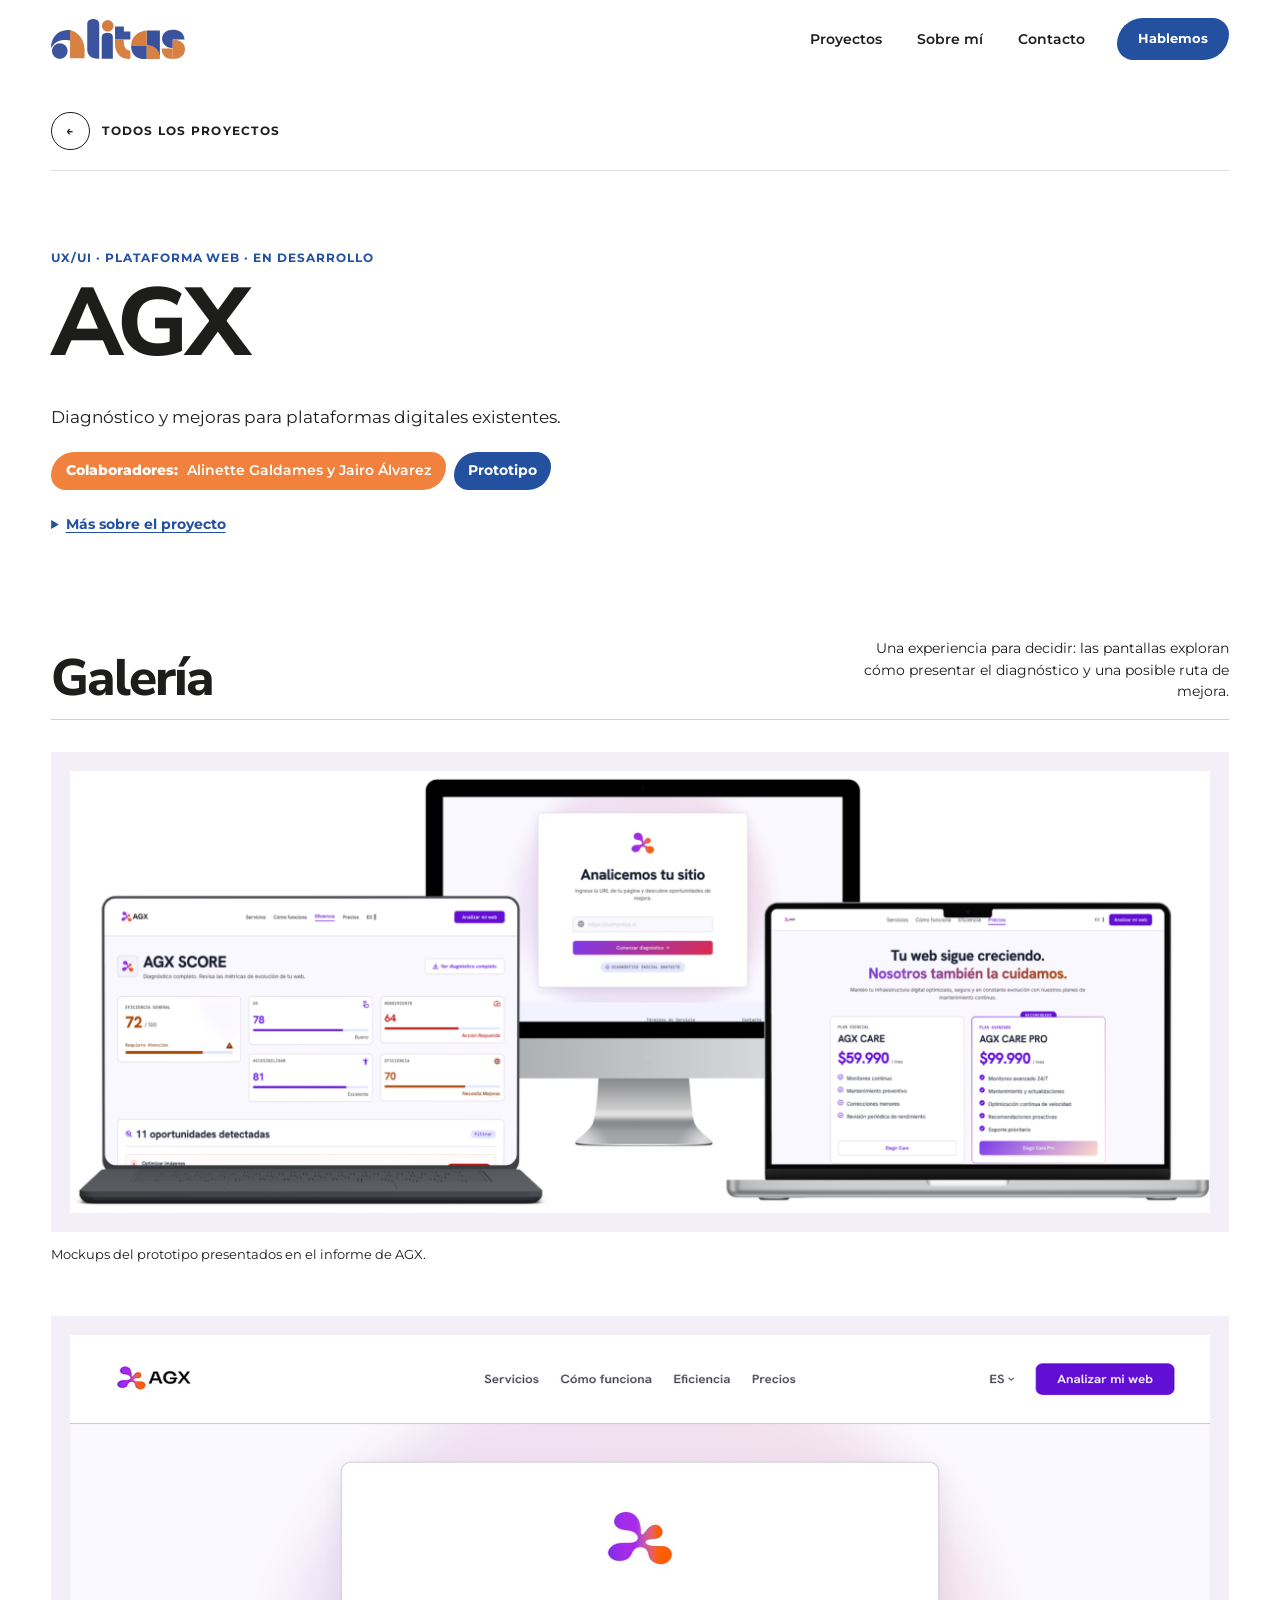
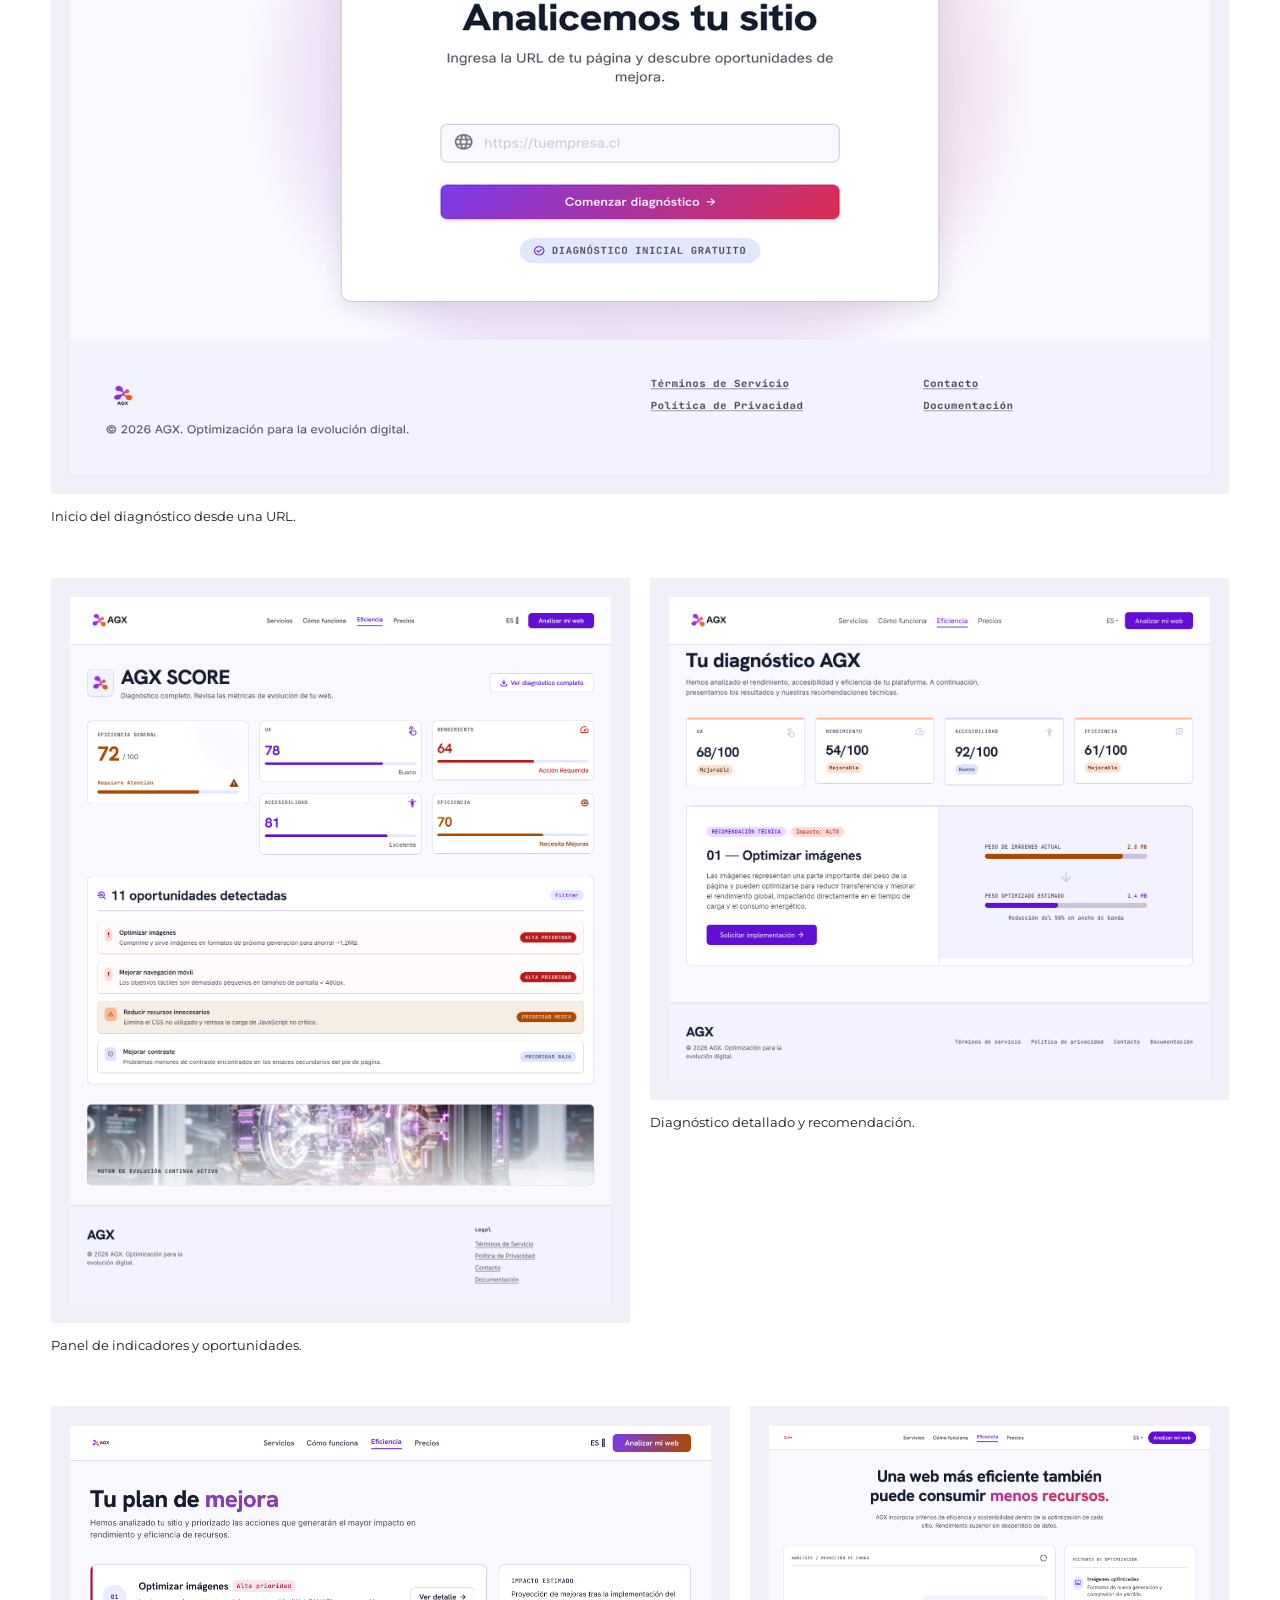
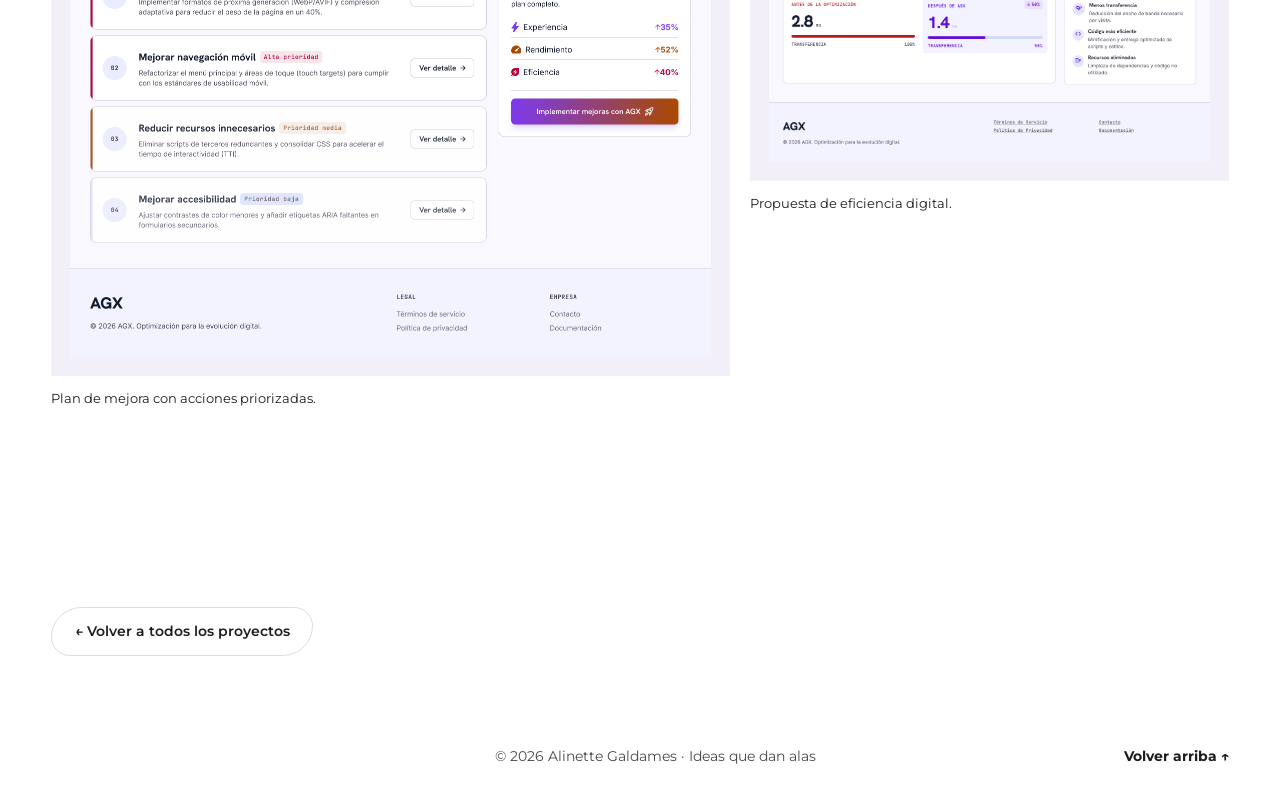
==== commit 2356ac3f: "Remove project header CTAs and adjust title spacing" ====
--- a/agx.html
+++ b/agx.html
@@ -72,7 +72,6 @@
           <p>El siguiente paso planteado en el informe es validar el prototipo con empresas y conocer qué partes de la propuesta aportan mayor valor.</p>
         </div>
       </details>
-      <a class="project-header__link" href="#agx-prototipo">Explorar el prototipo <span aria-hidden="true">↓</span></a>
     </section>
 
     <section class="project-gallery" id="agx-prototipo" data-bg="white" aria-labelledby="agx-prototype-title">
--- a/css/styles.css
+++ b/css/styles.css
@@ -596,7 +596,7 @@
   margin: 0 0 1.5rem;
   font-size: clamp(3.1rem, 7.3vw, 8.5rem);
   font-weight: 800;
-  letter-spacing: -0.065em;
+  letter-spacing: -0.025em;
   line-height: .82;
   pointer-events: none;
 }
